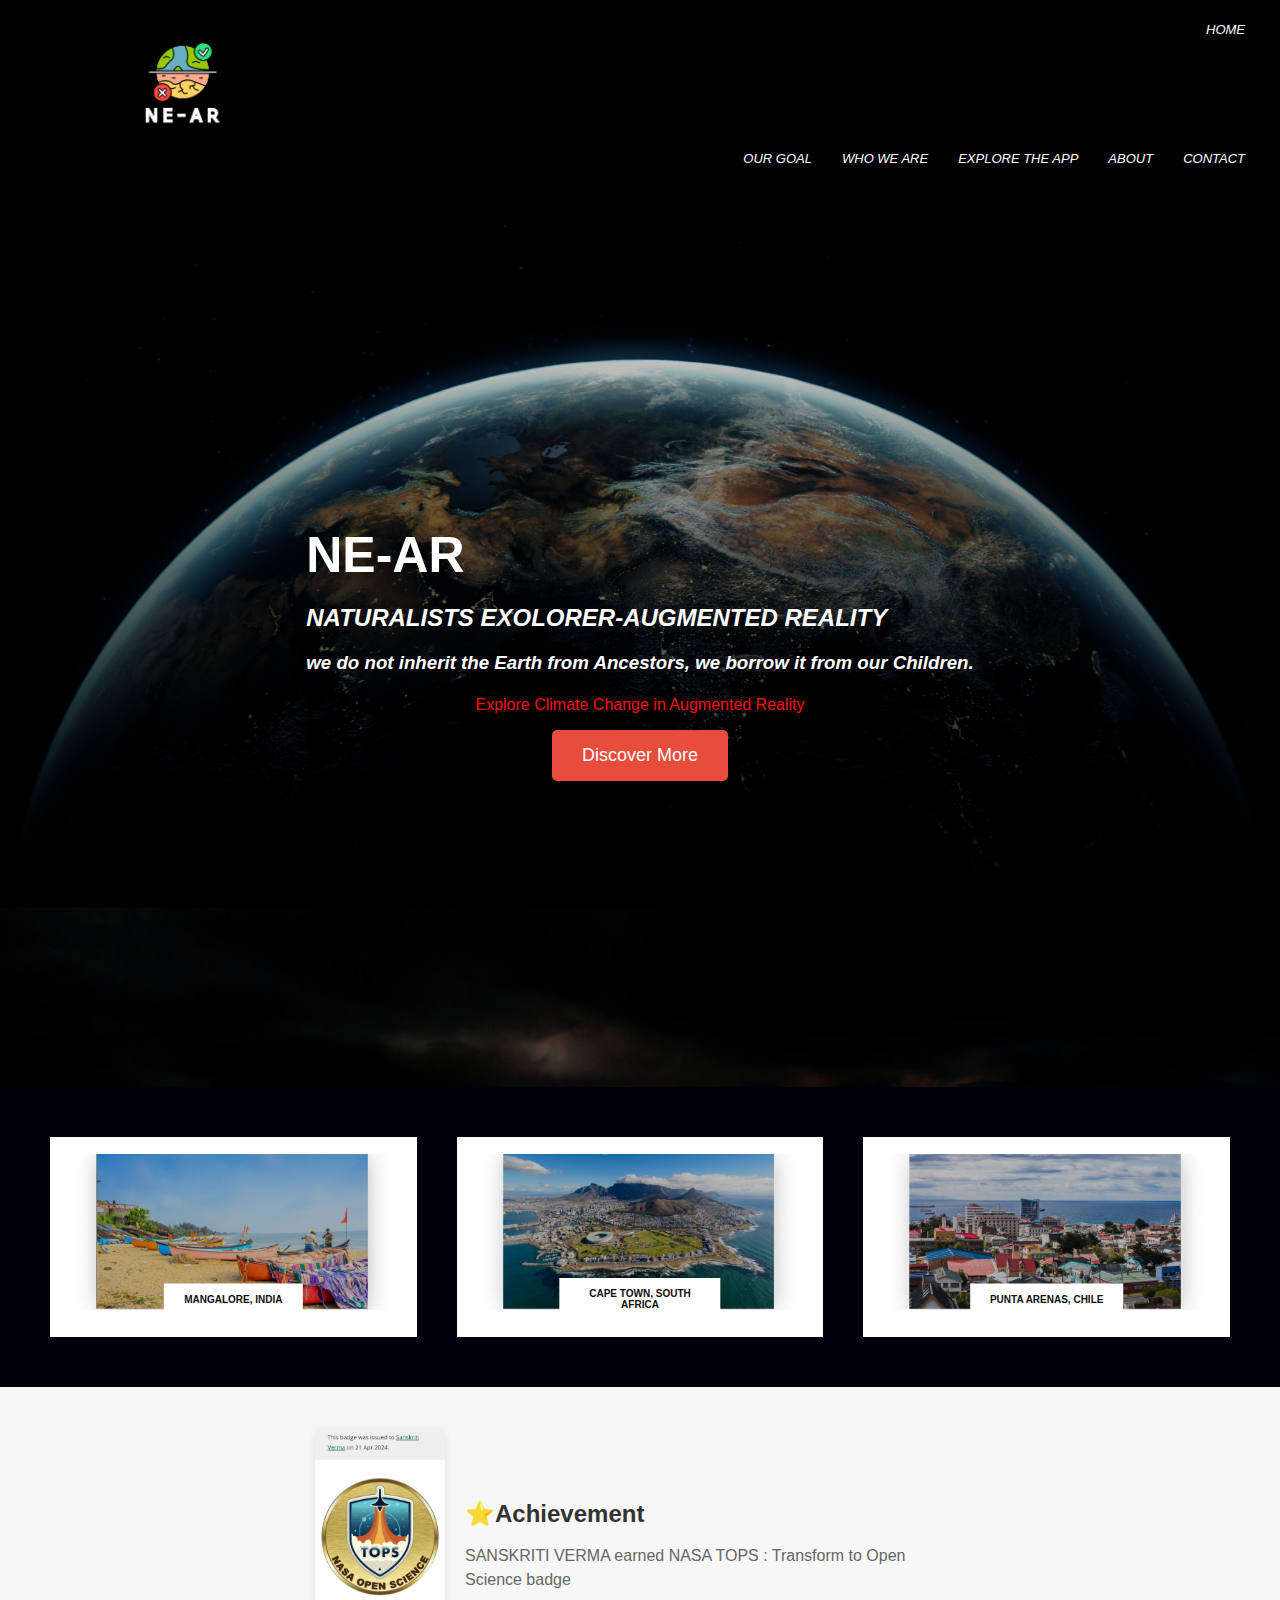
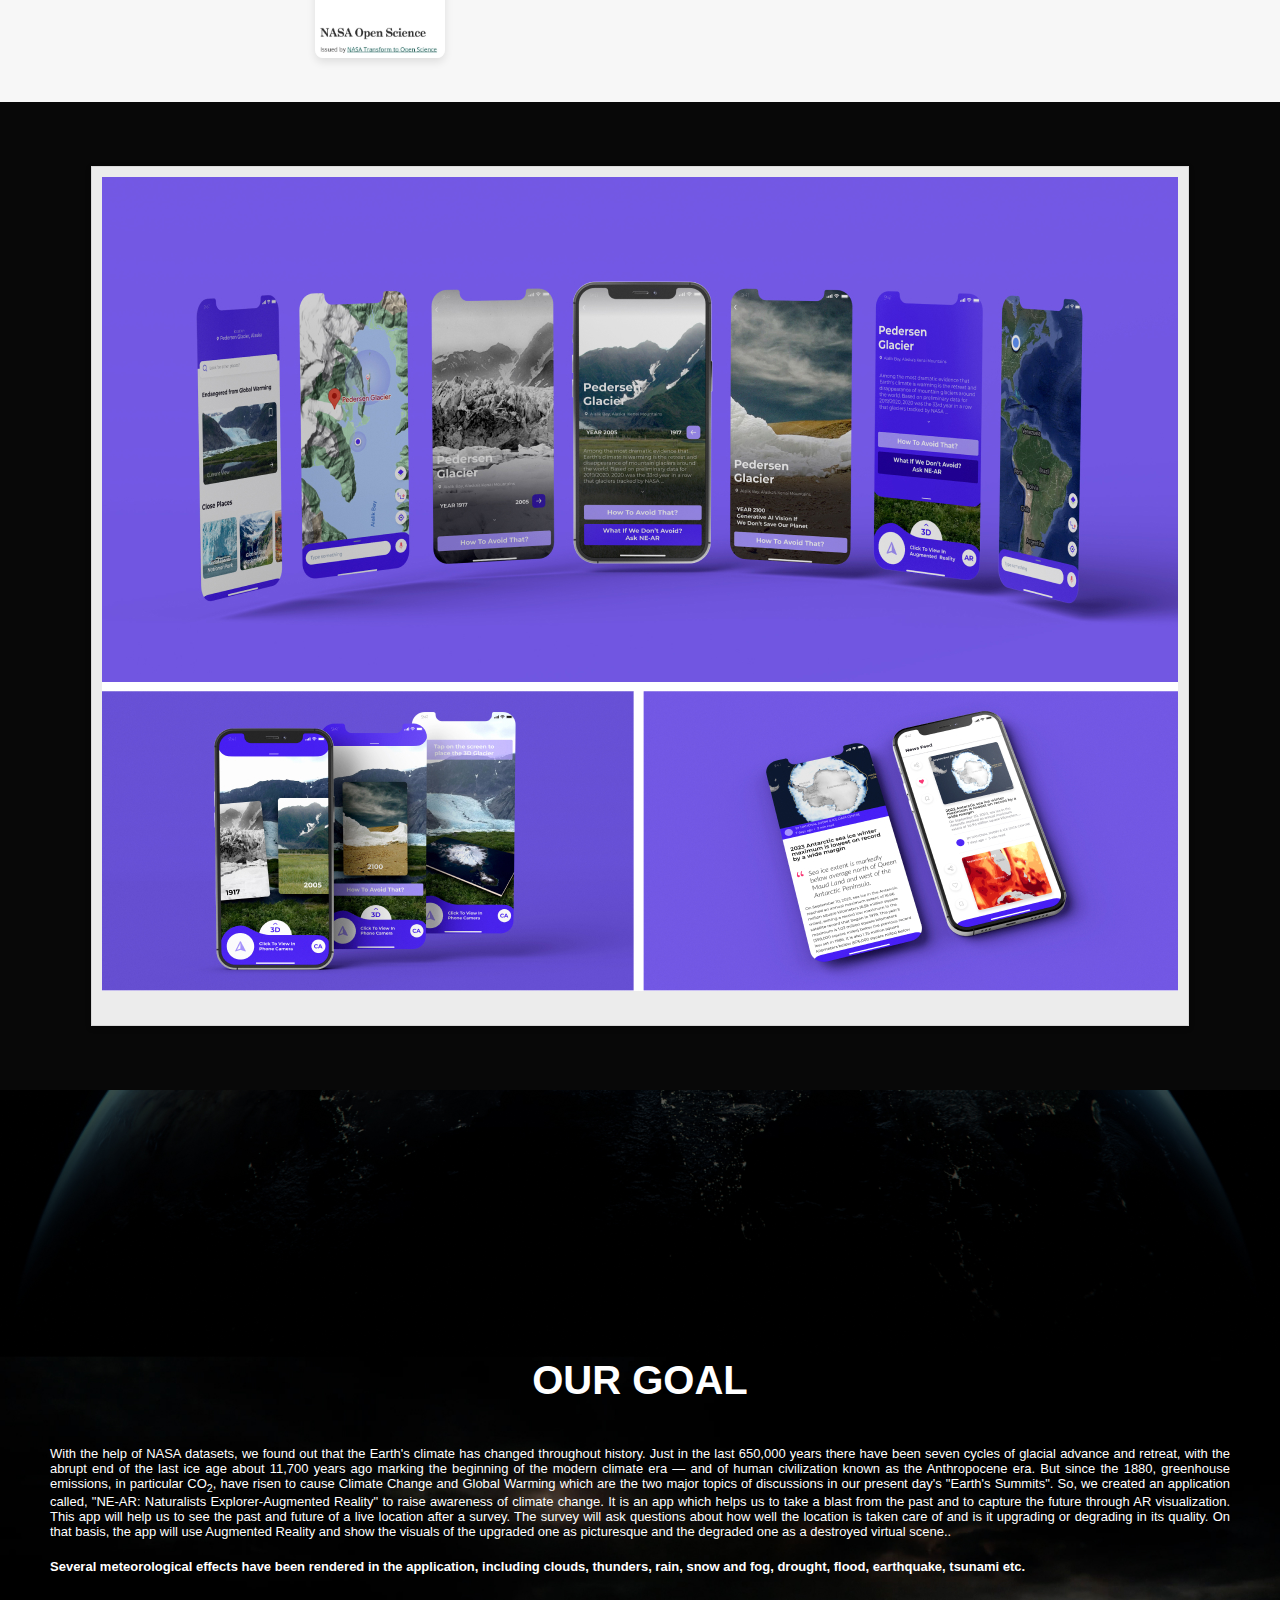
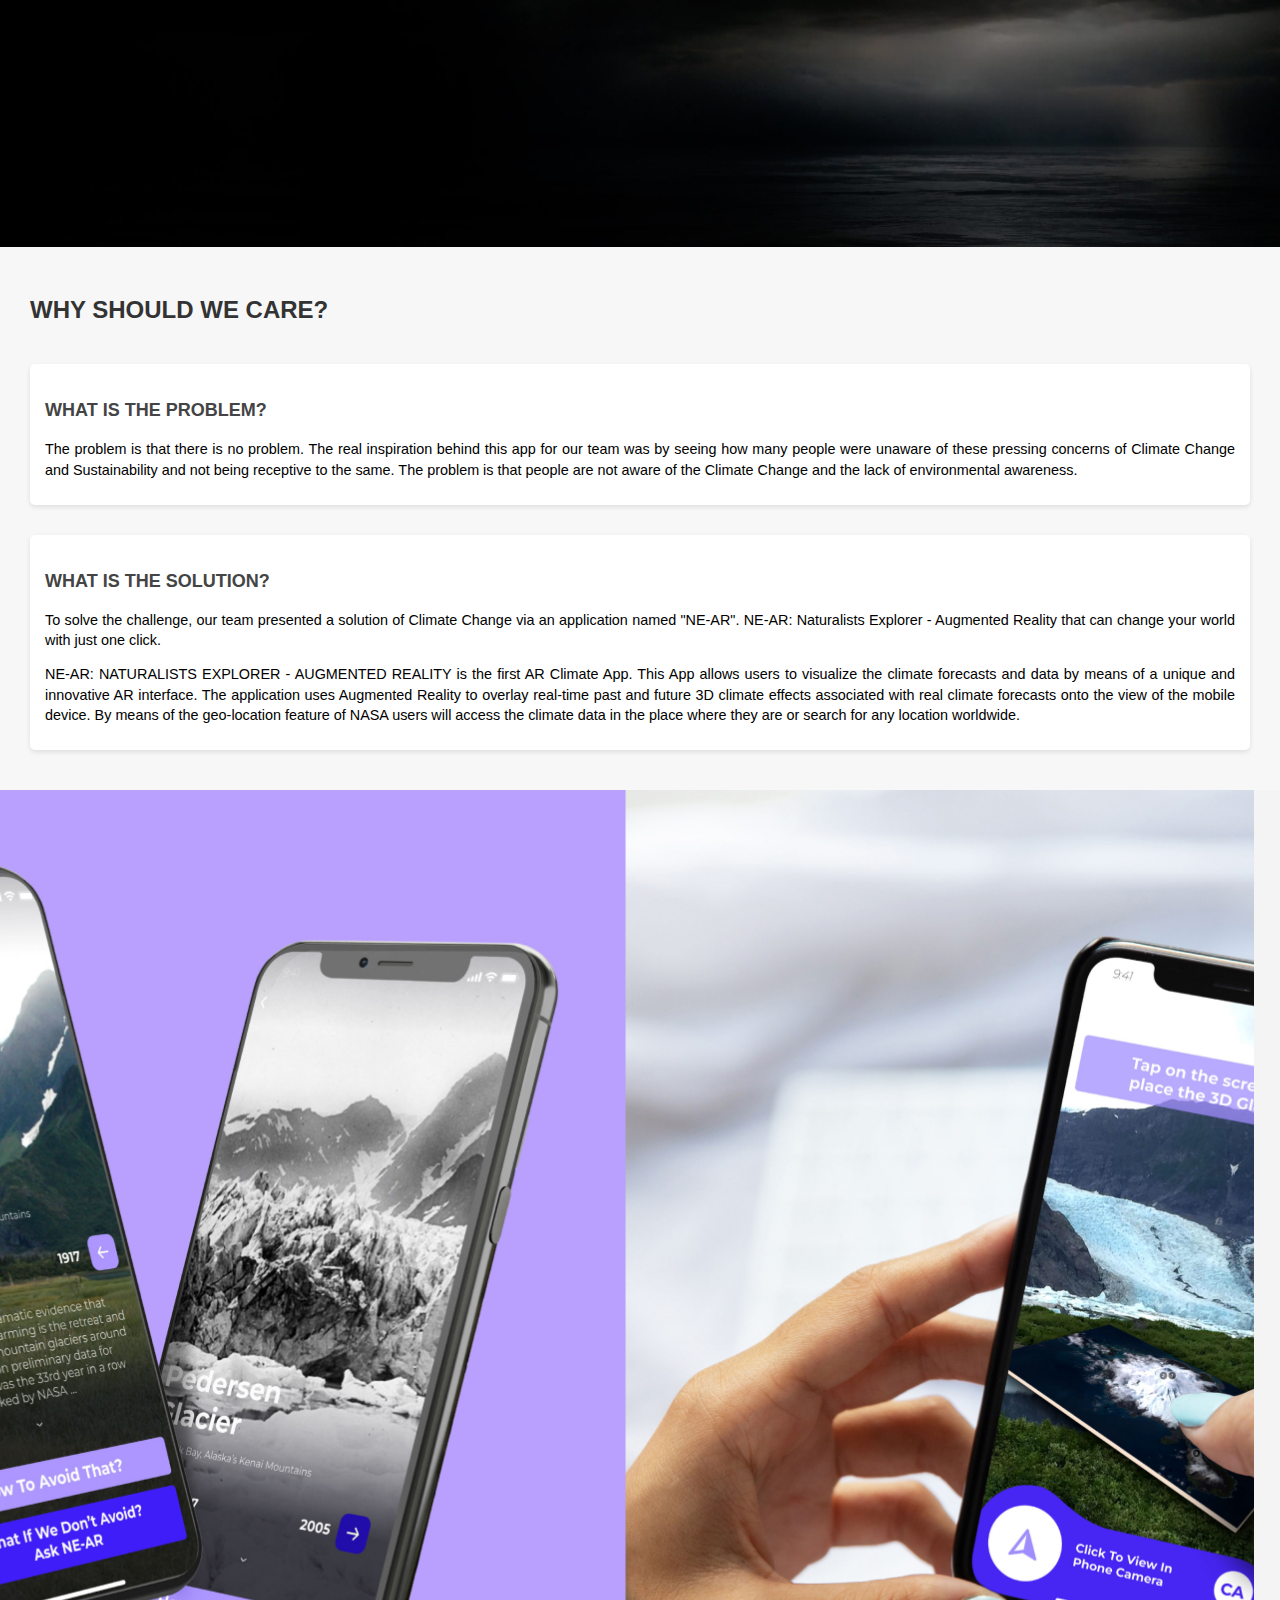
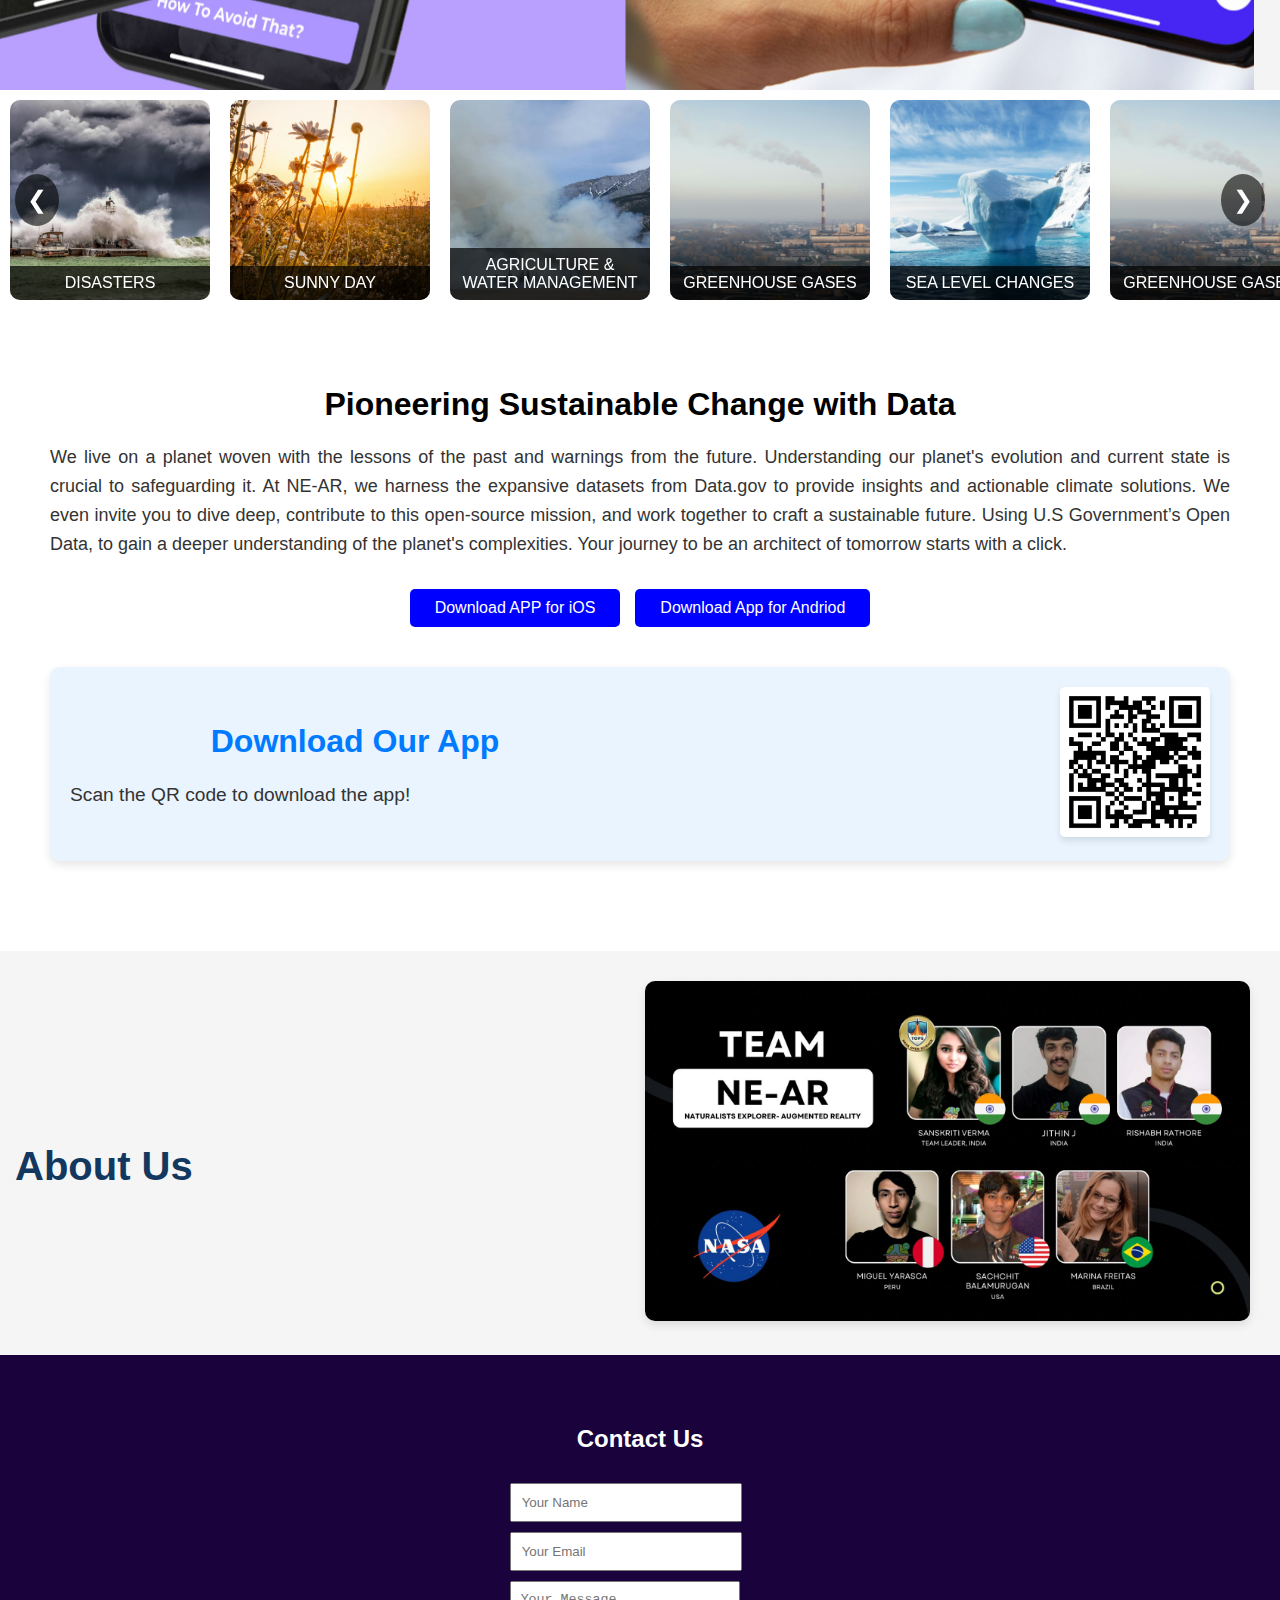
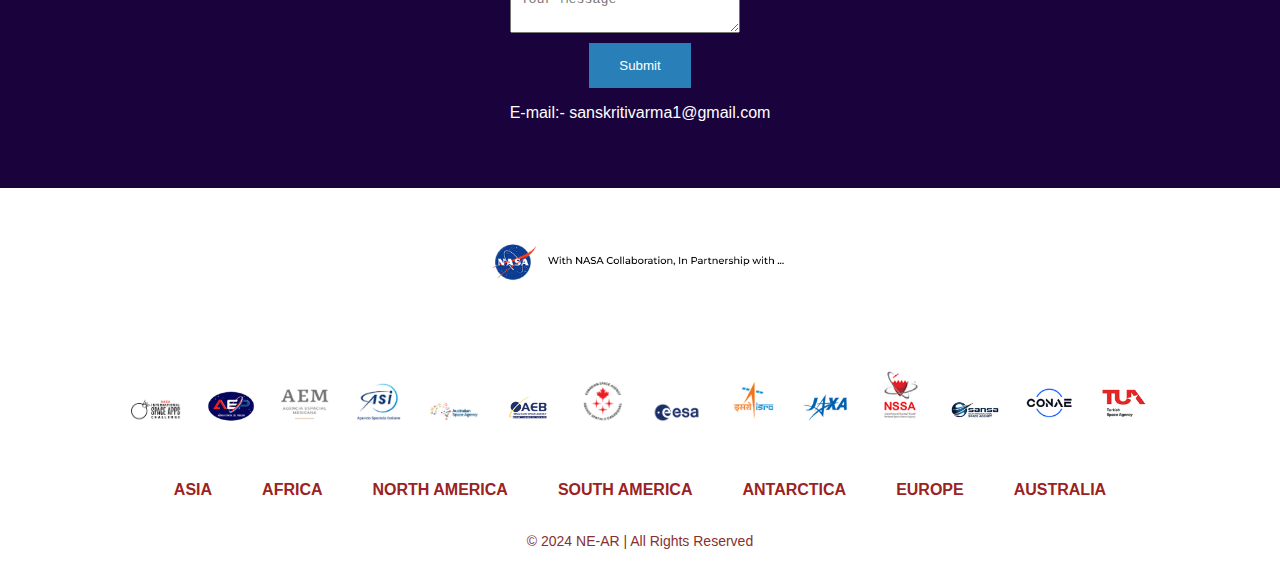
==== index.html @ 45271be2 "Update index.html" ====
<!DOCTYPE html>
<html lang="en">
<head>
    <meta charset="UTF-8">
    <meta name="viewport" content="width=device-width, initial-scale=1.0">
    <title>ClimateLens - Augmented Reality for Climate Change</title>
    <link rel="stylesheet" href="./styles.css">
</head>
<body>
    <!-- Header Section -->
    <header>
        <nav>
            <ul>
                <div><img src="./main.logo1-IMG_0979.jpg" alt="ClimateLens Logo" class="main-logo"></div>
                <li><a href="#home">HOME</a></li>
                <li><a href="#features">OUR GOAL</a></li>
                <li><a href="./who-we-are.html">WHO WE ARE</a></li>
                <li><a href="./explore-the-app.html">EXPLORE THE APP</a></li>
                <li><a href="#about">ABOUT</a></li>
                <li><a href="#contact">CONTACT</a></li>
            </ul>
        </nav>
    </header>

    <!-- Hero Section -->
    <section id="home" class="hero">
        <div class="hero-content">
            <h1>NE-AR</h1>
            <h2>NATURALISTS EXOLORER-AUGMENTED REALITY</h2>
            <h3>we do not inherit the Earth from Ancestors, we borrow it from our Children.</h3>
            <h4></h4>
            <p>Explore Climate Change in Augmented Reality</p>
            <a href="#features" class="cta-button">Discover More</a>
        </div>
    </section>


    <!-- Rectangle Section with Image and Text -->
<section id="rectangle-section" class="rectangle-section">
    <div class="rectangle">
        <a href="./mangalore.html">
            <div class="image-container">
                <img src="./mangalore.png" alt="Image 1">
                <div class="overlay-text">MANGALORE, INDIA</div>
            </div>
        </a>
    </div>
    <div class="rectangle">
        <div class="image-container">
            <img src="./cape town.png" alt="Image 2">
            <div class="overlay-text">CAPE TOWN, SOUTH AFRICA</div>
        </div>
    </div>
    <div class="rectangle">
        <div class="image-container">
            <img src="./chili.png" alt="Image 3">
            <div class="overlay-text">PUNTA ARENAS, CHILE</div>
        </div>
    </div>
</section>

<!-- Photo and Text -->
<section class="photo-text-section">
    <div class="content-container">
        <div class="photo-container">
            <img src="./Badge-sanskriti.jpg" alt="Description of photo">
        </div>
        <div class="text-container">
            <h2>⭐Achievement</h2>
            <p>SANSKRITI VERMA earned NASA TOPS : Transform to Open Science badge</p>
        </div>
    </div>
</section>

<!-- Product Section 1 -->
<section class="product-section">
    <div class="product-container">
        <div class="product">
            <img src="./Group 3377.jpg" alt="Product 2" class="product-img">
            <h2></h2>
            <p></p>
            
        </div>
    </div>
</section>



<!-- Features Section3 -->
<section id="features3" class="features3">
    </section>
    

    <!-- Features Section -->
    <section id="features" class="features">
        <h2>OUR GOAL</h2>
        <div class="feature-item">
            <!--<h3>Temperature Timeline</h3>-->
            <p>With the help of NASA datasets, we found out that the Earth's climate has changed throughout history. Just in the last 650,000 years there have been seven cycles of glacial advance and retreat, with the abrupt end of the last ice age about 11,700 years ago marking the beginning of the modern climate era — and of human civilization known as the Anthropocene era. But since the 1880, greenhouse emissions, in particular CO<sub>2</sub>, have risen to cause Climate Change and Global Warming which are the two major topics of discussions in our present day's "Earth's Summits". So, we created an application called, "NE-AR: Naturalists Explorer-Augmented Reality" to raise awareness of climate change. It is an app which helps us to take a blast from the past and to capture the future through AR visualization. This app will help us to see the past and future of a live location after a survey. The survey will ask questions about how well the location is taken care of and is it upgrading or degrading in its quality. On that basis, the app will use Augmented Reality and show the visuals of the upgraded one as picturesque and the degraded one as a destroyed virtual scene..</p>
                <H4>Several meteorological effects have been rendered in the application, including clouds, thunders, rain, snow and fog, drought, flood, earthquake, tsunami etc.</H4>
        </div>
        <!--
        <div class="feature-item">
            <h3>Sea-Level Rise Simulator</h3>
            <p>Visualize the effects of rising sea levels on coastal areas and ecosystems.</p>
        </div>
        <div class="feature-item">
            <h3>Extreme Weather Events</h3>
            <p>Experience AR scenarios of hurricanes, droughts, and other extreme events.</p>
        </div>
        <div class="feature-item">
            <h3>Eco-System Impact</h3>
            <p>Explore how climate change is affecting diverse ecosystems worldwide.</p>
        </div>-->
    </section>



<!-- Features Section2 -->
<section id="features2" class="features2">
    <h2>WHY SHOULD WE CARE?</h2>
    <div class="feature2-item">
        <h3>WHAT IS THE PROBLEM?</h3>
        <p>The problem is that there is no problem. The real inspiration behind this app for our team was by seeing how many people were unaware of these pressing concerns of Climate Change and Sustainability and not being receptive to the same. 

            The problem is that people are not aware of the Climate Change and the lack of environmental awareness.</p>
    </div>
    <div class="feature2-item">
        <h3>WHAT IS THE SOLUTION?</h3>
        <p>To solve the challenge, our team presented a solution of Climate Change via an application named "NE-AR". NE-AR: Naturalists Explorer - Augmented Reality that can change your world with just one click.</p>
            <p>NE-AR: NATURALISTS EXPLORER - AUGMENTED REALITY is the first AR Climate App. This App allows users to visualize the climate forecasts and data by means of a unique and innovative AR interface. The application uses Augmented Reality to overlay real-time past and future 3D climate effects associated with real climate forecasts onto the view of the mobile device. By means of the geo-location feature of NASA users will access the climate data in the place where they are or search for any location worldwide.</p>
    </div>
    <!--
    <div class="feature2-item">
        <h3>Extreme Weather Events</h3>
        <p>Experience AR scenarios of hurricanes, droughts, and other extreme events.</p>
    </div>
    <div class="feature2-item">
        <h3>Eco-System Impact</h3>
        <p>Explore how climate change is affecting diverse ecosystems worldwide.</p>
    </div>-->
</section>


<!-- Full-Screen Slideshow Section -->
<section id="slideshow" class="slideshow">
    <div class="slides">
        <div class="slide" style="background-image: url('./final\ mockup\ 1.jpg');"></div>
        <div class="slide" style="background-image: url('./mobile-hand-beach-sea-coast-sand-893382-pxhere.com.jpg');"></div>
    </div>
</section>





<!-- Features Section3 -->
<!--
<section id="features3" class="features3">-->
    <!--<h2>Features of ClimateLens</h2>
    <div class="feature3-item">
        <h3>Temperature Timeline</h3>
        <p>See how global temperatures have changed over time and their environmental impact.</p>
    </div>
    <div class="feature3-item">
        <h3>Sea-Level Rise Simulator</h3>
        <p>Visualize the effects of rising sea levels on coastal areas and ecosystems.</p>
    </div>
    <div class="feature3-item">
        <h3>Extreme Weather Events</h3>
        <p>Experience AR scenarios of hurricanes, droughts, and other extreme events.</p>
    </div>
    <div class="feature3-item">
        <h3>Eco-System Impact</h3>
        <p>Explore how climate change is affecting diverse ecosystems worldwide.</p>
    </div>-->
<!--
</section>-->


<section id="photo-carousel" class="carousel">
    <div class="carousel-container">
        <div class="carousel-content">
            <div class="carousel-item">
                <img src="./disaster.jpg" alt="Photo 1">
                <div class="carousel-text">DISASTERS</div>
            </div>
            <div class="carousel-item">
                <img src="./sunny day.jpg" alt="Photo 2">
                <div class="carousel-text">SUNNY DAY</div>
            </div>
            <div class="carousel-item">
                <img src="./AGRICULTURE & WATER MANAGEMENT.jpg" alt="Photo 3">
                <div class="carousel-text">AGRICULTURE & WATER MANAGEMENT</div>
            </div>
            <div class="carousel-item">
                <img src="./green hous gases.jpg" alt="Photo 4">
                <div class="carousel-text">GREENHOUSE GASES</div>
            </div>
            <div class="carousel-item">
                <img src="./ice sea.jpg" alt="Photo 5">
                <div class="carousel-text">SEA LEVEL CHANGES</div>
            </div>
            <div class="carousel-item">
                <img src="./green hous gases.jpg" alt="Photo 1">
                <div class="carousel-text">GREENHOUSE GASES</div>
            </div>
            <div class="carousel-item">
                <img src="./disaster.jpg" alt="Photo 2">
                <div class="carousel-text">DISASTERS</div>
            </div>
            <div class="carousel-item">
                <img src="./bio diversity.jpg" alt="Photo 3">
                <div class="carousel-text">BIO DIVERSITY & ECO CONSERVATION</div>
            </div>
            <div class="carousel-item">
                <img src="./rain.jpg" alt="Photo 4">
                <div class="carousel-text">RAIN</div>
            </div>
            <div class="carousel-item">
                <img src="./sunny day.jpg" alt="Photo 5">
                <div class="carousel-text">SUNNY DAY</div>
            </div>
            <div class="carousel-item">
                <img src="./ice sea.jpg" alt="Photo 1">
                <div class="carousel-text">SEA LEVEL CHANGES</div>
            </div>
            <div class="carousel-item">
                <img src="./bio diversity.jpg" alt="Photo 2">
                <div class="carousel-text">BIO DIVERSITY & ECO CONSERVATION</div>
            </div>
            <div class="carousel-item">
                <img src="./AGRICULTURE & WATER MANAGEMENT.jpg" alt="Photo 3">
                <div class="carousel-text">AGRICULTURE & WATER MANAGEMENT</div>
            </div>
            <div class="carousel-item">
                <img src="./disaster.jpg" alt="Photo 4">
                <div class="carousel-text">DISASTERS</div>
            </div>
            <div class="carousel-item">
                <img src="./green hous gases.jpg" alt="Photo 5">
                <div class="carousel-text">GREENHOUSE GASES</div>
            </div>
        </div>
        <!-- Left and Right Arrows -->
        <a class="prev" onclick="moveSlide(-1)">&#10094;</a>
        <a class="next" onclick="moveSlide(1)">&#10095;</a>
    </div>
</section>



<!-- Text and Button Section -->
<section id="info-section" class="info-section">
    <h2>Pioneering Sustainable Change with Data</h2>
    <p>
        We live on a planet woven with the lessons of the past and warnings from the future. Understanding our planet's evolution and current state is crucial to safeguarding it. At NE-AR, we harness the expansive datasets from Data.gov to provide insights and actionable climate solutions.

         We even invite you to dive deep, contribute to this open-source mission, and work together to craft a sustainable future. Using U.S Government’s Open Data, to gain a deeper understanding of the planet's complexities. Your journey to be an architect of tomorrow starts with a click.
    </p>
    <div class="button-container">
        <button class="info-btn">Download APP for iOS</button>
        <button class="info-btn">Download App for Andriod</button>
    </div>
    <section class="qr-code-section">
        <div class="qr-content">
            <h2>Download Our App</h2>
            <p>Scan the QR code to download the app!</p>
        </div>
        <div class="qr-code">
            <img src="./App-QR-code.jpg" alt="QR Code for App Download" />
        </div>
    </section>
</section>




<!-- Live Video Section -->
<!--<section id="live-video" class="live-video">
    <h2>Watch Our Live Stream</h2>
    <div class="video-container">-->
        <!-- Example: YouTube Live Stream Embed -->
         <!--
        <iframe 
            width="560" 
            height="315" 
            src="https://www.youtube.com/embed/live_stream?channel=YOUR_CHANNEL_ID" 
            frameborder="0" 
            allow="accelerometer; autoplay; clipboard-write; encrypted-media; gyroscope; picture-in-picture" 
            allowfullscreen>
        </iframe>
    </div>
</section>-->




    <!-- About Section -->
    <section id="about" class="about-us">
    <div class="about-content">
        <h2>About Us</h2>
    </div>
    <div class="about-image">
        <img src="./about-us.jpg" alt="About Us Image" />
    </div>
</section>

    <!-- Contact Section -->
    <section id="contact" class="contact">
        <h2>Contact Us</h2>
        <form id="contact-form">
            <input type="text" placeholder="Your Name" required>
            <input type="email" placeholder="Your Email" required>
            <textarea placeholder="Your Message" required></textarea>
            <button type="submit">Submit</button>
            <p>E-mail:- sanskritivarma1@gmail.com</p>
        </form>
    </section>


<!-- Centered Logo Section -->
<section id="centered-logo-section" class="centered-logo-section">
    <img src="./logo 15.png" alt="ClimateLens Logo" class="center-logo">
</section>




    <!-- Footer with Small Logos -->
    <footer>
        <div class="small-logos">
            <img src="./logo 1.png" alt="Logo 1">
            <img src="./logo 2.png" alt="Logo 2">
            <img src="./logo 3.png" alt="Logo 3">
            <img src="./logo 4.png" alt="Logo 4">
            <img src="./logo 5.png" alt="Logo 5">
            <img src="./logo 6.png" alt="Logo 6">
            <img src="./logo 7.png" alt="Logo 7">
            <img src="./logo 8.png" alt="Logo 8">
            <img src="./logo 9.png" alt="Logo 4">
            <img src="./logo 10.png" alt="Logo 5">
            <img src="./logo 11.png" alt="Logo 6">
            <img src="./logo 12.png" alt="Logo 7">
            <img src="./logo 13.png" alt="Logo 8">
            <img src="./logo 14.png" alt="Logo 8">
        </div>
    </footer>

    
    <!-- Footer Section -->
<footer id="footer-section" class="footer-section">
    <div class="footer-container">
        <!-- Continent Links -->
        <div class="continents">
            <a href="#" class="footer-link">ASIA</a>
            <a href="#" class="footer-link">AFRICA</a>
            <a href="#" class="footer-link">NORTH AMERICA</a>
            <a href="#" class="footer-link">SOUTH AMERICA</a>
            <a href="#" class="footer-link">ANTARCTICA</a>
            <a href="#" class="footer-link">EUROPE</a>
            <a href="#" class="footer-link">AUSTRALIA</a>
        </div>

        <!-- Copyright Information -->
        <div class="footer-copyright">
            <p>© 2024 NE-AR | All Rights Reserved</p>
        </div>
    </div>
</footer>


    <script src="script.js"></script>
</body>
</html>
---- styles.css ----
/* Global Styles */
body {
    margin: 0;
    font-family: 'Arial', sans-serif;
    background-color: #f4f4f4;
}

/* Header Styles */
header {
    background-color: #000000;
    padding: 20px;
    display: flex;
    justify-content: space-between;
    align-items: center;
    flex-wrap: wrap;
}

/* Logo Styling */
.main-logo {
    display: flex;
    justify-content: left;
    align-items: center;
    height: auto;
    width: 12%;
}

.main-logo img {
    max-width: 100%;
    height: auto;
}

/* Navigation Styles */
header nav {
    flex-grow: 1;
    text-align: right;
}

header nav ul {
    list-style-type: none;
    margin: 0;
    padding: 0;
    display: flex;
    justify-content: flex-end;
    flex-wrap: wrap;
}

header nav ul li {
    margin: 0 15px;
}

header nav ul li a {
    color: white;
    text-decoration: none;
    font-size: 13px;
    font-style: italic;
}

/* Responsive Design */
@media screen and (max-width: 768px) {
    header {
        flex-direction: column;
        align-items: center;
    }
    
    .main-logo {
        width: 20%;
        margin-bottom: 15px;
    }
    
    header nav ul {
        justify-content: center;
        flex-direction: column;
        text-align: center;
    }
    
    header nav ul li {
        margin: 10px 0;
    }
}

@media screen and (max-width: 480px) {
    header nav ul li a {
        font-size: 11px;
    }

    .main-logo {
        width: 30%;
    }
}






/* Hero Section */
.hero {
    background-color: #020016;
    background-image: url('./BACKGROUND.jpg');
    background-size: cover;
    background-position: top; /* Ensure the wallpaper displays from the top */
    height: 100vh;
    display: flex;
    justify-content: center;
    align-items: center;
    color: rgb(252, 12, 12);
    text-align: center;
    padding: 0 20px; /* Add padding for better responsiveness */
    box-sizing: border-box;
    position: relative;
    overflow: hidden;
}

/* For smaller screens (tablets and mobile) */
@media (max-width: 768px) {
    .hero {
        height: auto;
        padding-top: 60px;
        padding-bottom: 60px;
        flex-direction: column;
    }

    .hero-content h1 {
        font-size: 36px;
    }

    .hero-content h2, .hero-content h3, .hero-content h4 {
        font-size: 18px;
    }

    .cta-button {
        padding: 10px 20px;
        font-size: 16px;
    }
}

@media (max-width: 480px) {
    .hero-content h1 {
        font-size: 28px;
    }

    .cta-button {
        font-size: 14px;
        padding: 8px 16px;
    }
}

.hero-content h1 {
    color: #ffffff;
    font-size: 50px;
    margin-bottom: 20px;
    text-align: justify;
}

.hero-content h2, .hero-content h3, .hero-content h4 {
    color: #ffffff;
    text-align: justify;
    font-style: italic;
}

/* Styling for the call-to-action button */
.cta-button {
    background-color: #e74c3c;
    color: white;
    padding: 15px 30px;
    text-decoration: none;
    border-radius: 5px;
    font-size: 18px;
    transition: background-color 0.3s ease-in-out;
    display: inline-block;
}

.cta-button:hover {
    background-color: #c0392b;
}




/* Rectangle Section */
.rectangle-section {
    display: flex;
    flex-wrap: wrap; /* Allow items to wrap for smaller screens */
    justify-content: space-between;
    padding: 50px;
    gap: 40px;
    background-color: #01000b;
}

/* Rectangle styling */
.rectangle {
    flex: 1 1 calc(33.333% - 40px); /* Responsive width for rectangles */
    height: 200px; /* Adjust height as needed */
    position: relative;
    overflow: hidden;
    padding: 20px;
    background-color: #ffffff;
    border: 2px solid white; /* White border */
    box-sizing: border-box; /* Include border in dimensions */
}

/* Image container */
.image-container {
    position: relative;
    height: 100%;
    width: 100%;
}

/* Image styling */
.image-container img {
    width: 100%;
    height: 100%;
    object-fit: cover;
    position: absolute;
    bottom: 3%;
}

/* Overlay text styling */
.overlay-text {
    position: absolute;
    top: 90%;
    left: 50%;
    transform: translate(-50%, -50%);
    color: rgb(16, 14, 14);
    font-size: 10px;
    font-weight: bold;
    text-align: center;
    background-color: rgb(255, 255, 255); /* Semi-transparent background */
    padding: 10px 20px;
}

/* Responsive styles */
@media (max-width: 768px) {
    .rectangle {
        flex: 1 1 calc(50% - 40px); /* Two rectangles per row for tablets */
    }
}

@media (max-width: 480px) {
    .rectangle {
        flex: 1 1 100%; /* Full width for mobile */
        height: 150px; /* Adjust height for smaller screens */
    }

    .overlay-text {
        font-size: 8px; /* Smaller font size for overlay text */
        padding: 5px 10px; /* Adjust padding for overlay text */
    }
}



/* Photo and Text Section */
.photo-text-section {
    padding: 40px;
    background-color: #f7f7f7;
}

.content-container {
    display: flex;
    flex-wrap: wrap; /* Allows content to stack on smaller screens */
    gap: 20px;
    justify-content: center;
    align-items: center;
}

/* Photo Styles */
.photo-container img {
    max-width: 130px;
    height: auto;
    border-radius: 8px; /* Slight rounding for a modern look */
    box-shadow: 0 4px 8px rgba(0, 0, 0, 0.1); /* Subtle shadow for depth */
}

/* Text Content Styles */
.text-container {
    max-width: 500px;
}

.text-container h2 {
    font-size: 24px;
    margin-bottom: 10px;
    color: #333;
}

.text-container p {
    font-size: 16px;
    color: #666;
    line-height: 1.5;
}

/* Responsive for smaller screens */
@media (max-width: 768px) {
    .content-container {
        flex-direction: column; /* Stack the photo and text vertically on small screens */
    }

    .text-container h2 {
        font-size: 20px;
    }

    .text-container p {
        font-size: 14px;
    }
}




.product-section {
    align-items: center;
    display: flex;
    background-color: rgba(0, 0, 0, 0.969);
    padding: 5%;
}

.product-container {
    display: grid;
    justify-content: space-around;
    width: 100%;
}

.product {
    position: relative;
    align-items: center;
    text-align: center;
    background-color: #ffffffec;
    border: 1px solid #d1d1d1b9;
    padding: 10px;
    
    box-shadow: 0 2px 5px rgba(0, 0, 0, 0.262);
    transition: transform 0.3s;
}

.product:hover {
    transform: translateY(-5px);
}

.product-img {
    max-width: 100%;
    height: auto;
}

.buy-button {
    background-color: #007BFF;
    color: white;
    padding: 10px 20px;
    border: none;
    border-radius: 5px;
    cursor: pointer;
    margin-top: 10px;
    transition: background-color 0.3s;
}

.buy-button:hover {
    background-color: #0056b3;
}

.product-section h2 {
    font-size: 1.5rem;
    color: #000000;
}

.product-section p {
    color: #010101;
    font-size: 1rem;
    margin-bottom: 20px;
    text-align: justify;
    font-size: small;
}






/* Features Section */
.features {
    padding: 50px;
    text-align: center;
    background-color: rgb(10, 0, 0);
    background-image: url('./BACKGROUND.jpg');
    background-size: cover;
    background-position: bottom; /* Ensures wallpaper displays from bottom */
    height: 73vh;
    display: flex; /* Use flexbox for layout */
    flex-direction: column; /* Stack content vertically */
    justify-content: center; /* Center content vertically */
    align-items: center; /* Center content horizontally */
}

/* Heading styles */
.features h2 {
    color: #ffffff;
    font-size: 40px;
    margin-bottom: 30px;
}

/* Feature item styles */
.feature-item {
    color: #ffffff;
    margin-bottom: 20px;
    text-align: justify;
    font-size: small;
}

/* Paragraph styles */
.features p {
    color: #ffffff;
    font-size: small; /* Consistent font size */
    margin-bottom: 20px;
    text-align: justify;
}

/* Responsive styles */
@media (max-width: 768px) {
    .features {
        padding: 30px; /* Reduce padding for tablets */
        height: auto; /* Allow height to adjust based on content */
    }

    .features h2 {
        font-size: 32px; /* Smaller font size for h2 */
    }

    .feature-item {
        font-size: 14px; /* Adjust font size for feature items */
    }

    .features p {
        font-size: 14px; /* Adjust font size for paragraphs */
    }
}

@media (max-width: 480px) {
    .features {
        padding: 20px; /* Further reduce padding for mobile */
        height: auto; /* Allow height to adjust based on content */
    }

    .features h2 {
        font-size: 24px; /* Smaller font size for h2 */
    }

    .feature-item {
        font-size: 12px; /* Adjust font size for feature items */
    }

    .features p {
        font-size: 12px; /* Adjust font size for paragraphs */
    }
}






/* Features Section 2 */
.features2 {
    padding: 30px; /* Reduced padding for a more compact layout */
    text-align: justify;
    background-color: rgb(247, 247, 247);
    display: flex;
    flex-direction: column; /* Stack content vertically */
    gap: 20px; /* Add some space between elements */
}

/* Heading styles */
.features2 h2 {
    font-size: 24px; /* Smaller, compact font size */
    margin-bottom: 20px;
    text-align: justify;
    font-weight: bold;
    color: #333; /* Softer color for readability */
}

/* Subheading styles */
.features2 h3 {
    font-size: 18px; /* Compact subheading size */
    text-align: justify;
    margin-bottom: 15px;
    color: #444;
}

/* Feature item styles */
.feature2-item {
    padding: 15px; /* Reduced padding for compactness */
    margin-bottom: 10px;
    font-size: 12px; /* Small and interesting font size */
    line-height: 1.5; /* Better readability */
    text-align: justify;
    background-color: #fff; /* Background color for distinction */
    box-shadow: 0 2px 5px rgba(0, 0, 0, 0.1); /* Subtle shadow for depth */
    border-radius: 5px; /* Rounded corners for a modern look */
}

/* Paragraph styles */
.features2 p {
    color: #000000;
    font-size: 0.9rem; /* Small, compact font size */
    margin-bottom: 10px;
    text-align: justify;
    line-height: 1.4; /* Compact line height for tight spacing */
}

/* Responsive styles */
@media (max-width: 768px) {
    .features2 {
        padding: 20px; /* Further reduce padding for smaller screens */
    }

    .features2 h2 {
        font-size: 20px; /* Smaller font size for tablets */
    }

    .features2 h3 {
        font-size: 16px; /* Smaller subheading size */
    }

    .feature2-item {
        font-size: 10px; /* Smaller text for compactness on smaller screens */
        padding: 10px; /* Adjust padding */
    }
}

@media (max-width: 480px) {
    .features2 {
        padding: 15px; /* Minimum padding for mobile */
    }

    .features2 h2 {
        font-size: 18px; /* Further reduce font size for mobile */
    }

    .features2 h3 {
        font-size: 14px;
    }

    .feature2-item {
        font-size: 9px; /* Compact font size for mobile */
        padding: 8px;
    }
}


/* Full-Screen Slideshow Section */
.slideshow {
    position: relative;
    width: 98vw;
    height: 100vh;
    overflow: hidden;
}

.slides {
    display: flex;
    transition: transform 1s ease-in-out;
    width: 100%; /* Adjust according to the number of slides */
}

.slide {
    flex: 0 0 100%;
    background-size: cover;
    background-position: center;
    width: 50vw;
    height: 120vh;
    position: relative;
}






/* Features Section3 */
/*
.features3 {
    padding: 50px;
    text-align: center;
    background-color: rgb(11, 18, 70);
    background-image: url('./Harnessing\ nasa\ data.png');
    background-size: cover;
    background-position: bottom;
    height: 100vh;
}

.features3 h2 {
    font-size: 40px;
    margin-bottom: 30px;
    color: aqua;
}

.feature3-item {
    margin-bottom: 20px;
    color: #ffffff;
}
*/



/* Carousel Section */
.carousel {
    width: 100%;
    max-width: 100%;
    margin: 0 auto;
    position: relative;
    overflow: hidden;
    background-color: white;
}

.carousel-container {
    display: flex;
    align-items: center;
    justify-content: flex-start;
    transition: transform 0.5s ease-in-out;
    will-change: transform;
}

.carousel-content {
    display: flex;
    transition: transform 0.5s ease-in-out;
    /* Set the width of the entire content to handle multiple items */
}

.carousel-item {
    position: relative;
    flex: 0 0 200px;
    height: 200px;
    margin: 10px;
    transition: transform 0.3s ease-in-out;
}

.carousel-item img {
    width: 100%;
    height: 100%;
    object-fit: cover;
    border-radius: 10px;
    transition: all 0.3s ease;
}

.carousel-item img:hover {
    transform: scale(1.05);
}

.carousel-text {
    position: absolute;
    bottom: 0;
    left: 0;
    right: 0;
    text-align: center;
    background-color: rgba(0, 0, 0, 0.7);
    color: white;
    padding: 8px;
    font-size: 16px;
    border-radius: 0 0 10px 10px;
}

/* Arrow Controls */
.prev, .next {
    position: absolute;
    top: 50%;
    transform: translateY(-50%);
    background-color: rgba(0, 0, 0, 0.6);
    color: white;
    font-size: 24px;
    padding: 12px;
    cursor: pointer;
    user-select: none;
    border-radius: 50%;
    transition: background-color 0.3s ease;
    z-index: 10;
}

.prev:hover, .next:hover {
    background-color: rgba(0, 0, 0, 0.8);
}

.prev {
    left: 15px;
}

.next {
    right: 15px;
}

/* Responsive Carousel */
@media screen and (max-width: 768px) {
    .carousel-item {
        flex: 0 0 150px;
        height: 150px;
    }
}

@media screen and (max-width: 480px) {
    .carousel-item {
        flex: 0 0 120px;
        height: 120px;
    }

    .prev, .next {
        font-size: 18px;
        padding: 8px;
    }
}

/* Automatic Slide with Smooth Transition */
@keyframes autoSlide {
    0% { transform: translateX(0); }
    100% { transform: translateX(-100%); }
}

/* Enable Auto-Slide with Pause on Hover */
.carousel:hover .carousel-container {
    animation-play-state: paused;
}

.carousel-container.auto {
    animation: autoSlide 10s infinite linear;
}




/* Info Section with Heading, Text, and Buttons */
.info-section {
    padding: 50px;
    text-align: center;
    background-color: white;
}

.info-section h2 {
    font-size: 32px;
    margin-bottom: 20px;
    color: black;
}

.info-section p {
    font-size: 18px;
    color: #333;
    margin-bottom: 30px;
    line-height: 1.6;
    text-align: justify;
}

.button-container {
    display: flex;
    justify-content: center;
    gap: 15px; /* Spacing between buttons */
}

.info-btn {
    padding: 10px 25px;
    font-size: 16px;
    background-color: blue;
    color: white;
    border: none;
    border-radius: 5px;
    cursor: pointer;
    transition: background-color 0.3s ease;
}

.info-btn:hover {
    background-color: darkblue;
}

/*QR CODE General section styling */
.qr-code-section {
    display: flex;
    align-items: center;
    justify-content: space-between;
    padding: 20px;
    background-color: #e9f4ff;
    border-radius: 10px;
    box-shadow: 0 4px 10px rgba(0, 0, 0, 0.1);
    margin: 40px 0;
}

/* Styling for the content area */
.qr-content {
    flex: 1;
    max-width: 50%;
    padding-right: 20px;
}

.qr-content h2 {
    font-size: 2rem;
    margin-bottom: 10px;
    color: #007bff;
}

.qr-content p {
    font-size: 1.2rem;
    color: #333;
    margin-bottom: 20px;
}

/* Styling for the QR code image */
.qr-code {
    flex: 1;
    max-width: 150px; /* Makes the QR code small in size */
    text-align: center;
}

.qr-code img {
    width: 100%;
    height: auto;
    border-radius: 5px;
    box-shadow: 0 4px 6px rgba(0, 0, 0, 0.1);
}

/* Responsive adjustments */
@media (max-width: 768px) {
    .qr-code-section {
        flex-direction: column;
        text-align: center;
    }

    .qr-content, .qr-code {
        max-width: 100%;
        padding: 10px;
    }

    .qr-code img {
        max-width: 100px; /* Adjust the size of the QR code for smaller screens */
    }
}



/* Live Video Section */
/*
.live-video {
    padding: 50px;
    background-color: #f4f4f4;
    text-align: center;
}

.live-video h2 {
    font-size: 36px;
    margin-bottom: 20px;
}

.video-container {
    display: flex;
    justify-content: center;
    align-items: center;
    background-color: #fff;
    border: 1px solid #ddd;
    padding: 10px;
    border-radius: 8px;
    box-shadow: 0 4px 8px rgba(0, 0, 0, 0.1);
}

iframe {
    border: none;
    border-radius: 8px;
}
*/


/* About Section */
/* General section styling */
.about-us {
    display: flex;
    align-items: center;
    justify-content: space-between;
    padding: 10px;
    background-color: #f5f5f5;
    color: #333;
}

/* Styling for the text content */
.about-content {
    flex: 1;
    max-width: 50%;
    padding: 5px;
}

.about-content h2 {
    font-size: 2.5rem;
    margin-bottom: 5px;
    color: #12385f;
}

.about-content p {
    font-size: 1.2rem;
    line-height: 1.6;
    margin-bottom: 5px;
}

/* Styling for the image */
.about-image {
    flex: 1;
    max-width: 50%;
    padding: 20px;
}

.about-image img {
    width: 100%;
    height: auto;
    border-radius: 10px;
    box-shadow: 0 4px 10px rgba(0, 0, 0, 0.1);
}

/* Responsive adjustments */
@media (max-width: 1024px) {
    .about-us {
        flex-direction: column;
    }

    .about-content, .about-image {
        max-width: 100%;
    }

    .about-content {
        text-align: center;
    }
}




/* Contact Section */
.contact {
    display: grid;
    justify-content: center;
    align-items: center;
    padding: 50px;
    text-align: center;
    background-color: #1a023c;
    color: white;
}

#contact-form input, 
#contact-form textarea {
    width: 80%;
    padding: 10px;
    margin: 10px 0;
    display: grid;
    justify-content: center;
    align-items: center;
}

#contact-form button {
    background-color: #2980b9;
    color: white;
    padding: 15px 30px;
    border: none;
    cursor: pointer;
}




/* Centered Logo Section */
.centered-logo-section {
    display: flex;
    justify-content: center;
    align-items: center;
    padding: 50px 0;
    background-color: white; /* Adjust as per your design */
}

.center-logo {
    max-width: 300px; /* Medium size, adjust as needed */
    width: 100%;
    height: auto;
    object-fit: contain;
}





/* Footer with Small Logos */
footer {
    background-color: rgb(255, 255, 255);
    padding: 20px;
    text-align: center;
}

footer .small-logos img {
    width: 50px;
    margin: 10px;
}


/* Footer Section */
.footer-section {
    background-color: rgb(255, 255, 255);
    padding: 20px 0;
    color: white;
    text-align: center;
}

.footer-container {
    max-width: 1200px;
    margin: 0 auto;
    display: flex;
    flex-direction: column;
    justify-content: center;
    align-items: center;
}

/* Continent Links */
.continents {
    display: flex;
    flex-wrap: wrap;
    justify-content: center;
    gap: 20px; /* Space between the continent links */
    margin-bottom: 15px;
}

.footer-link {
    color: rgb(155, 34, 34);
    text-decoration: none;
    font-size: 16px;
    font-weight: bold;
    padding: 5px 15px;
    transition: color 0.3s ease;
}

.footer-link:hover {
    color: rgb(55, 187, 231);
}

/* Copyright Information */
.footer-copyright {
    font-size: 14px;
    color: #892f2f;
}

@media (max-width: 768px) {
    .continents {
        flex-direction: column;
        gap: 10px;
    }
}
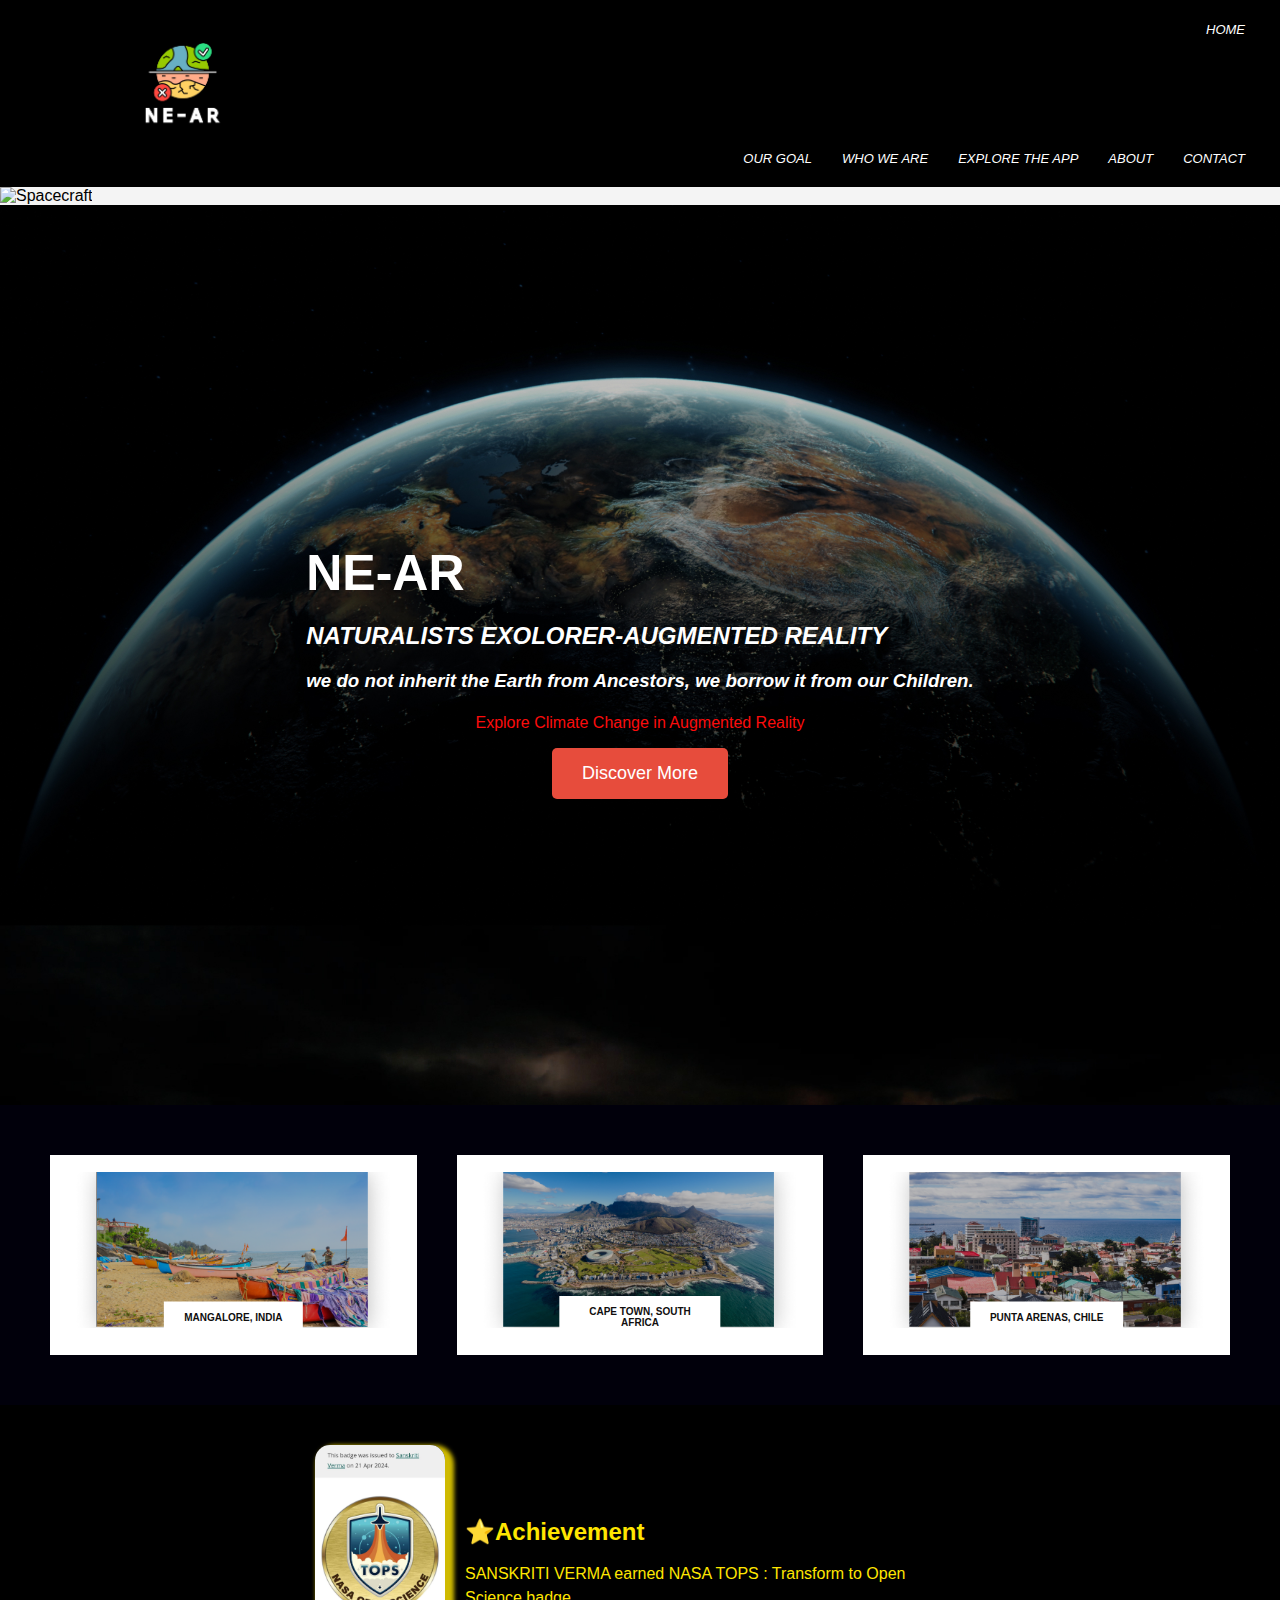
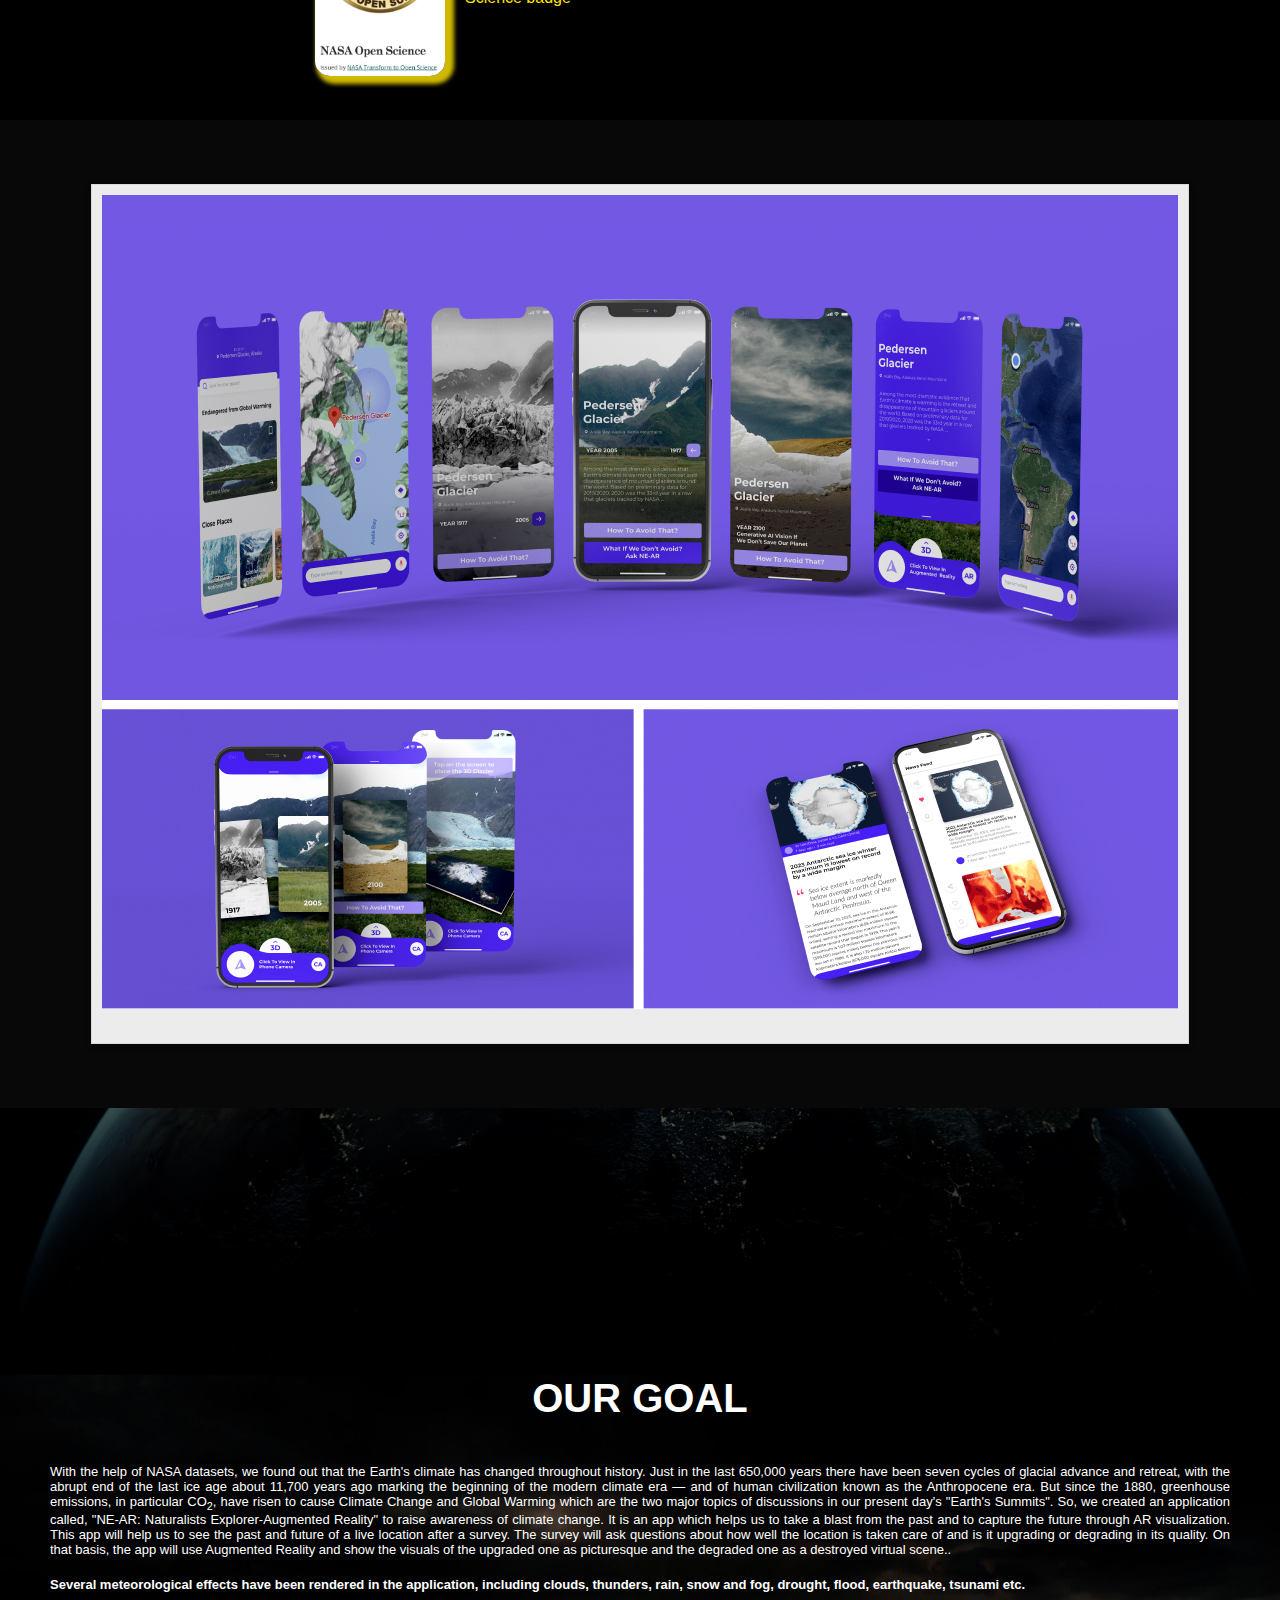
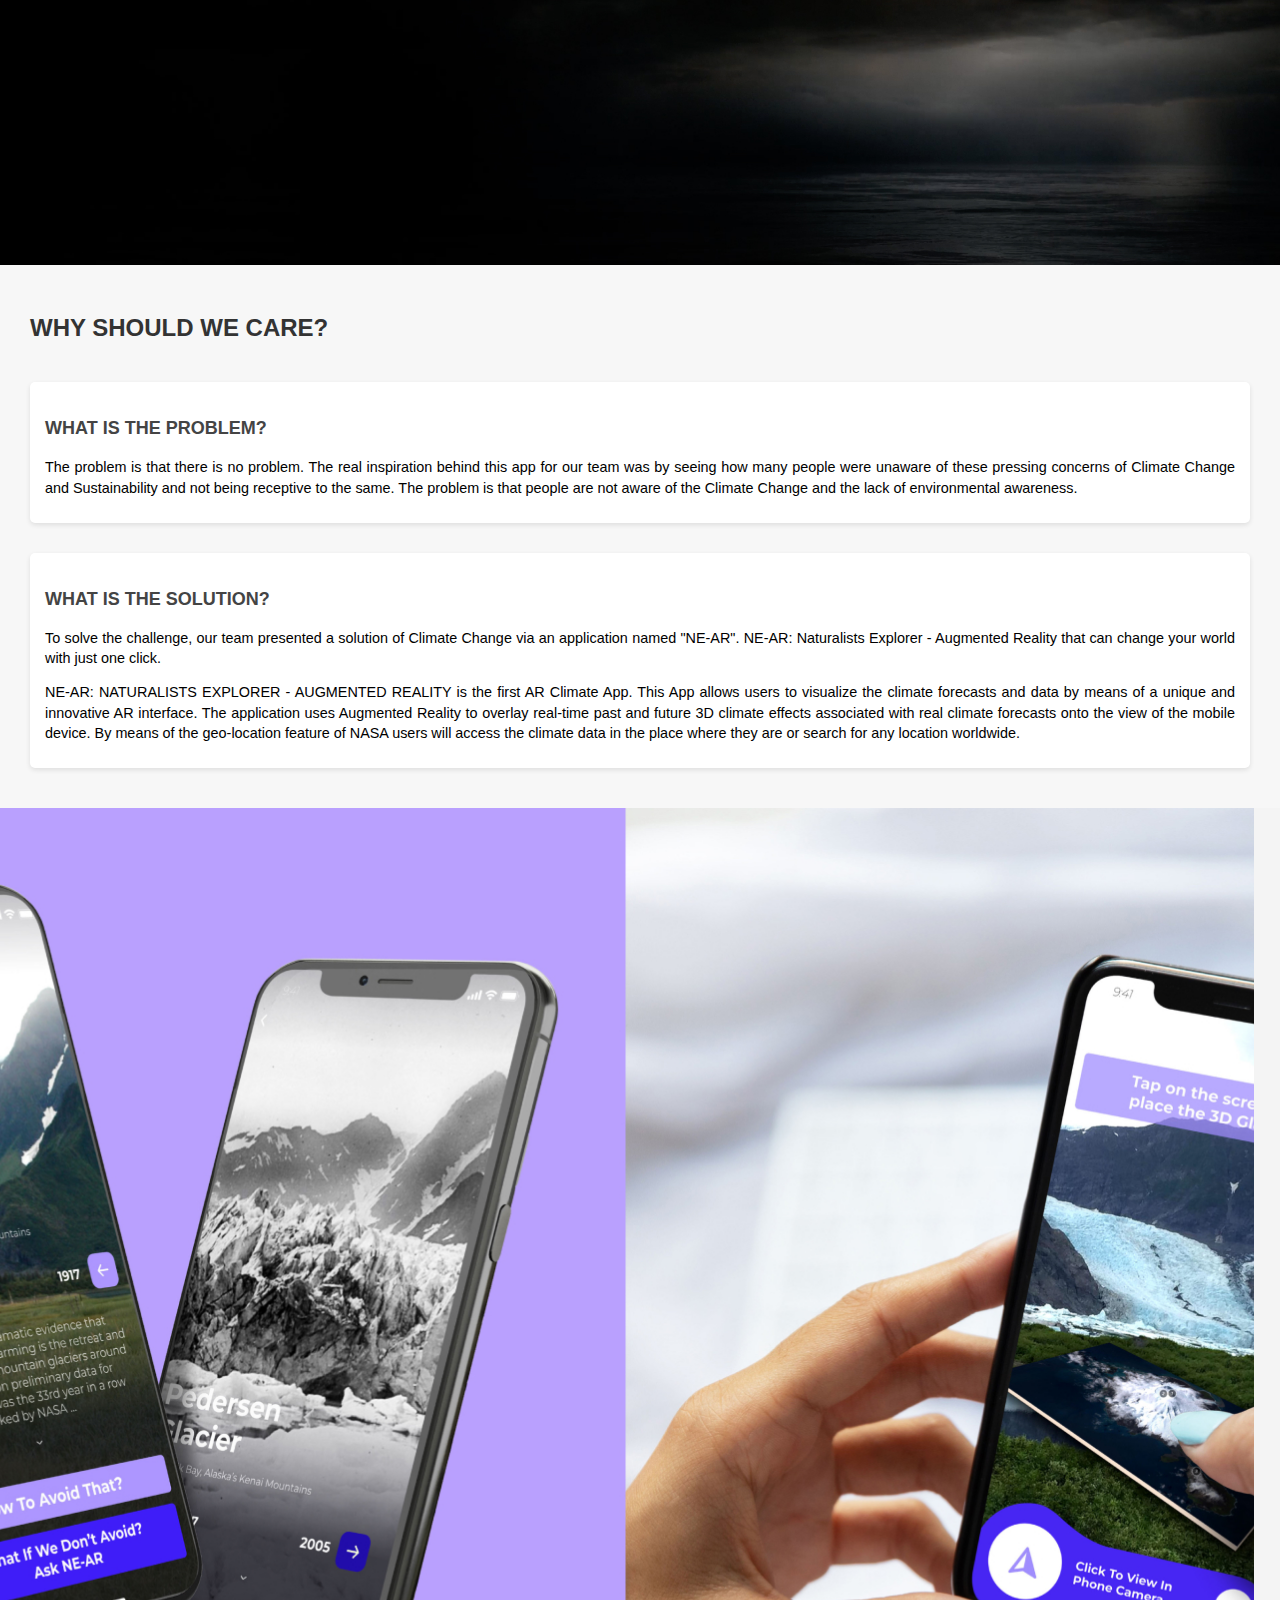
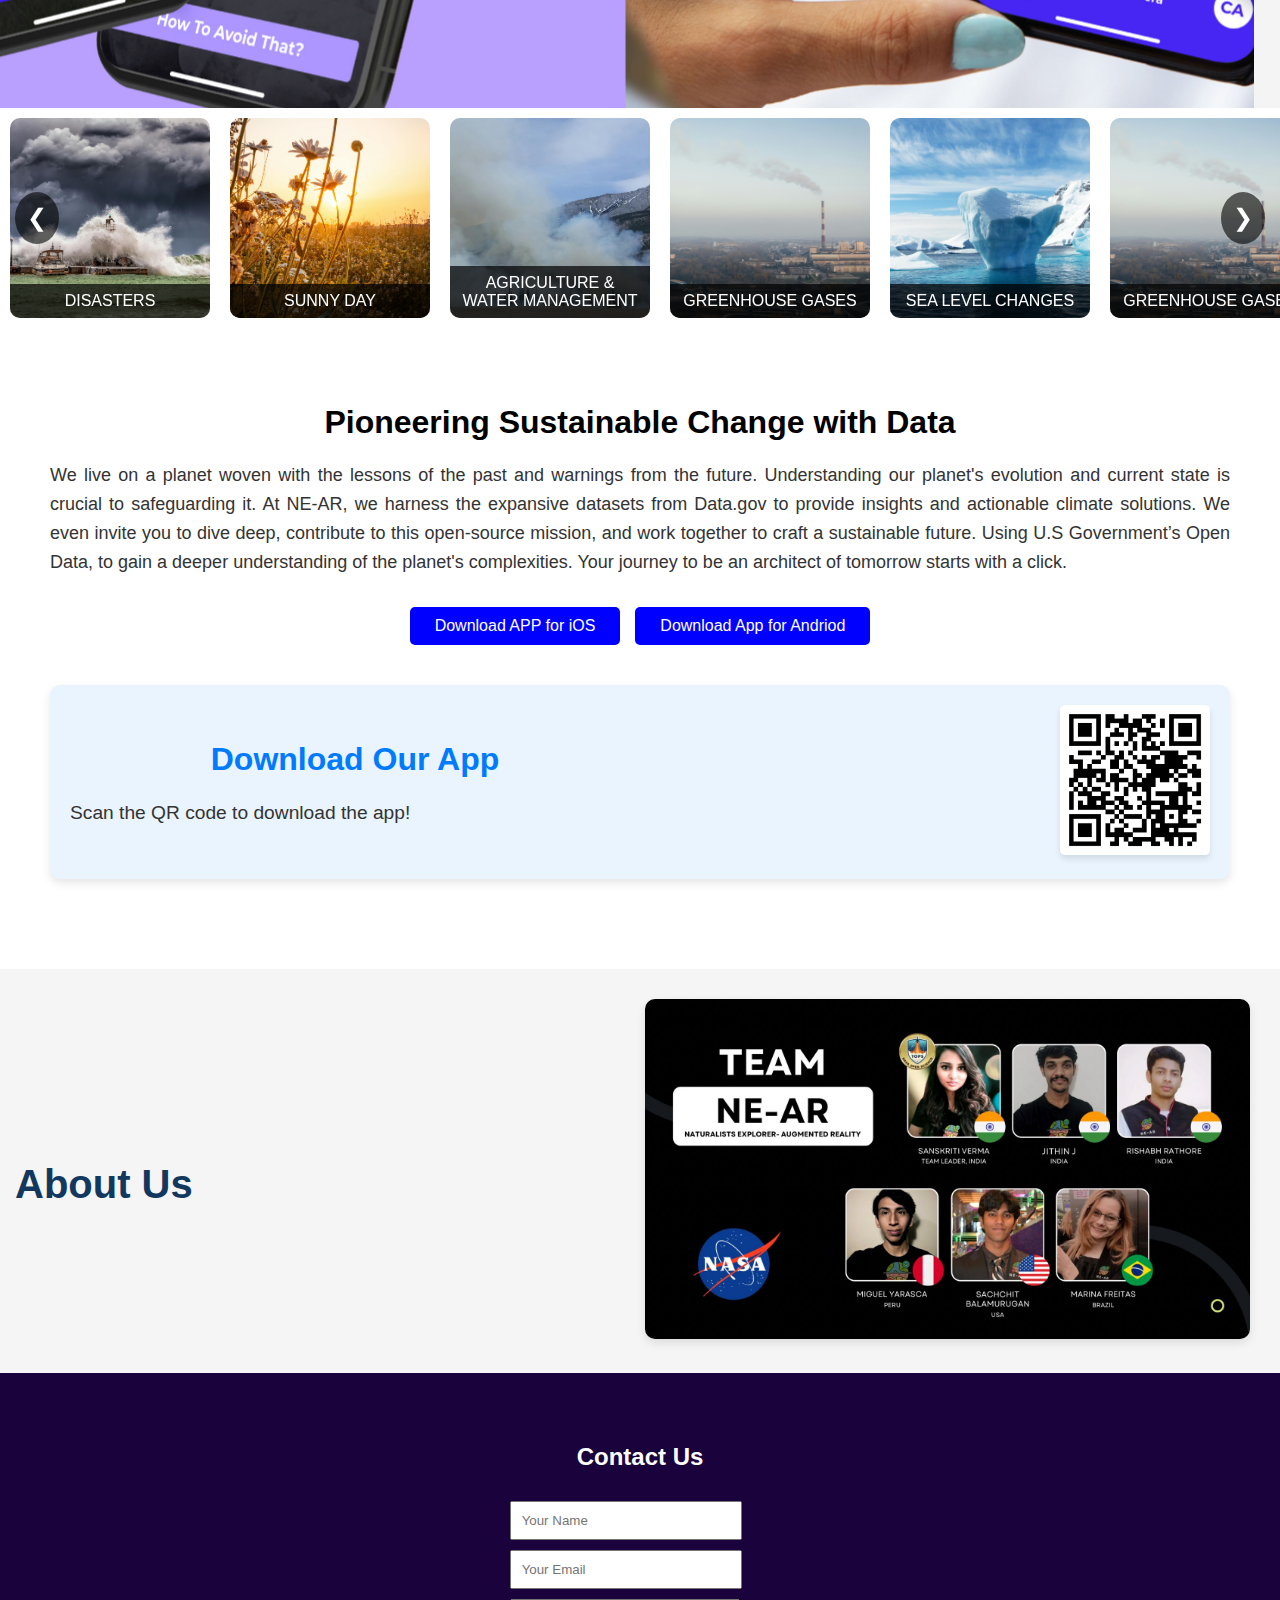
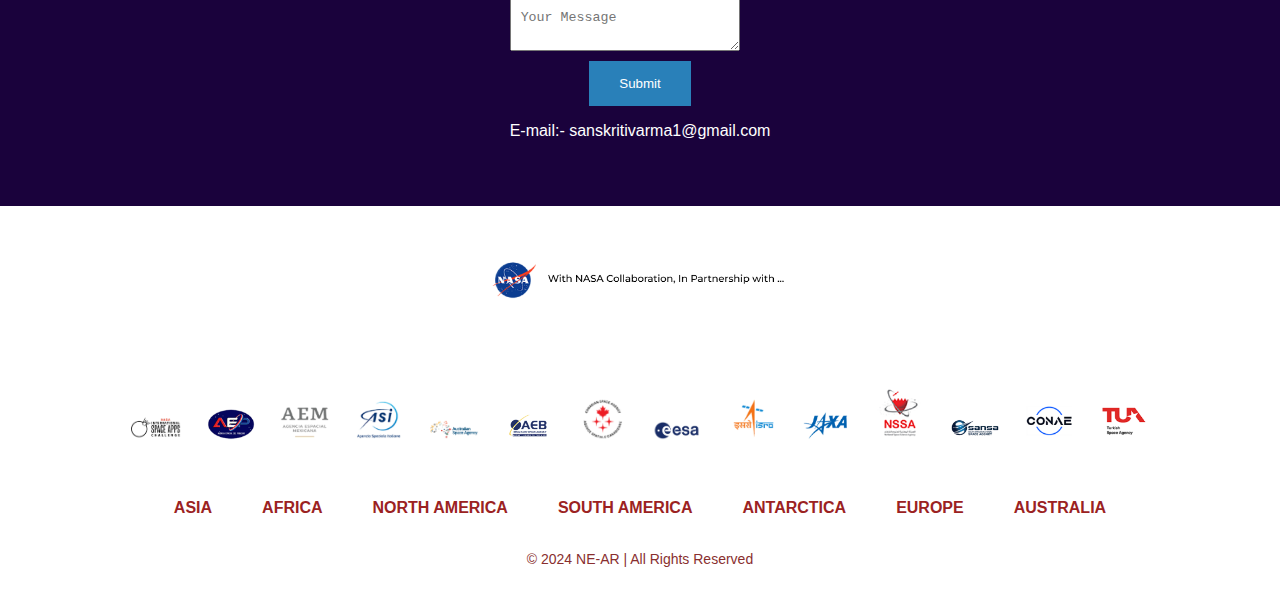
==== commit bb23138d: "Update index.html" ====
--- a/index.html
+++ b/index.html
@@ -22,6 +22,10 @@
         </nav>
     </header>
 
+    <div id="spaceContainer">
+        <img id="spacecraft" src="./spacecraft.jpg" alt="Spacecraft">
+    </div>
+
     <!-- Hero Section -->
     <section id="home" class="hero">
         <div class="hero-content">
@@ -46,16 +50,20 @@
         </a>
     </div>
     <div class="rectangle">
-        <div class="image-container">
-            <img src="./cape town.png" alt="Image 2">
-            <div class="overlay-text">CAPE TOWN, SOUTH AFRICA</div>
-        </div>
+        <a href="#">
+            <div class="image-container">
+                <img src="./cape town.png" alt="Image 2">
+                <div class="overlay-text">CAPE TOWN, SOUTH AFRICA</div>
+            </div>
+        </a>
     </div>
     <div class="rectangle">
-        <div class="image-container">
-            <img src="./chili.png" alt="Image 3">
-            <div class="overlay-text">PUNTA ARENAS, CHILE</div>
-        </div>
+        <a href="#">
+            <div class="image-container">
+                <img src="./chili.png" alt="Image 3">
+                <div class="overlay-text">PUNTA ARENAS, CHILE</div>
+            </div>
+        </a>
     </div>
 </section>
 
--- a/styles.css
+++ b/styles.css
@@ -253,7 +253,7 @@
 /* Photo and Text Section */
 .photo-text-section {
     padding: 40px;
-    background-color: #f7f7f7;
+    background-color: #000000;
 }
 
 .content-container {
@@ -268,8 +268,8 @@
 .photo-container img {
     max-width: 130px;
     height: auto;
-    border-radius: 8px; /* Slight rounding for a modern look */
-    box-shadow: 0 4px 8px rgba(0, 0, 0, 0.1); /* Subtle shadow for depth */
+    border-radius: 15px; /* Slight rounding for a modern look */
+    box-shadow: 5px 4px 4px 4px rgb(207, 186, 1); /* Subtle shadow for depth */
 }
 
 /* Text Content Styles */
@@ -280,12 +280,12 @@
 .text-container h2 {
     font-size: 24px;
     margin-bottom: 10px;
-    color: #333;
+    color: rgb(255, 230, 1);
 }
 
 .text-container p {
     font-size: 16px;
-    color: #666;
+    color: rgb(255, 230, 0);
     line-height: 1.5;
 }
 
@@ -303,6 +303,7 @@
         font-size: 14px;
     }
 }
+
 
 
 
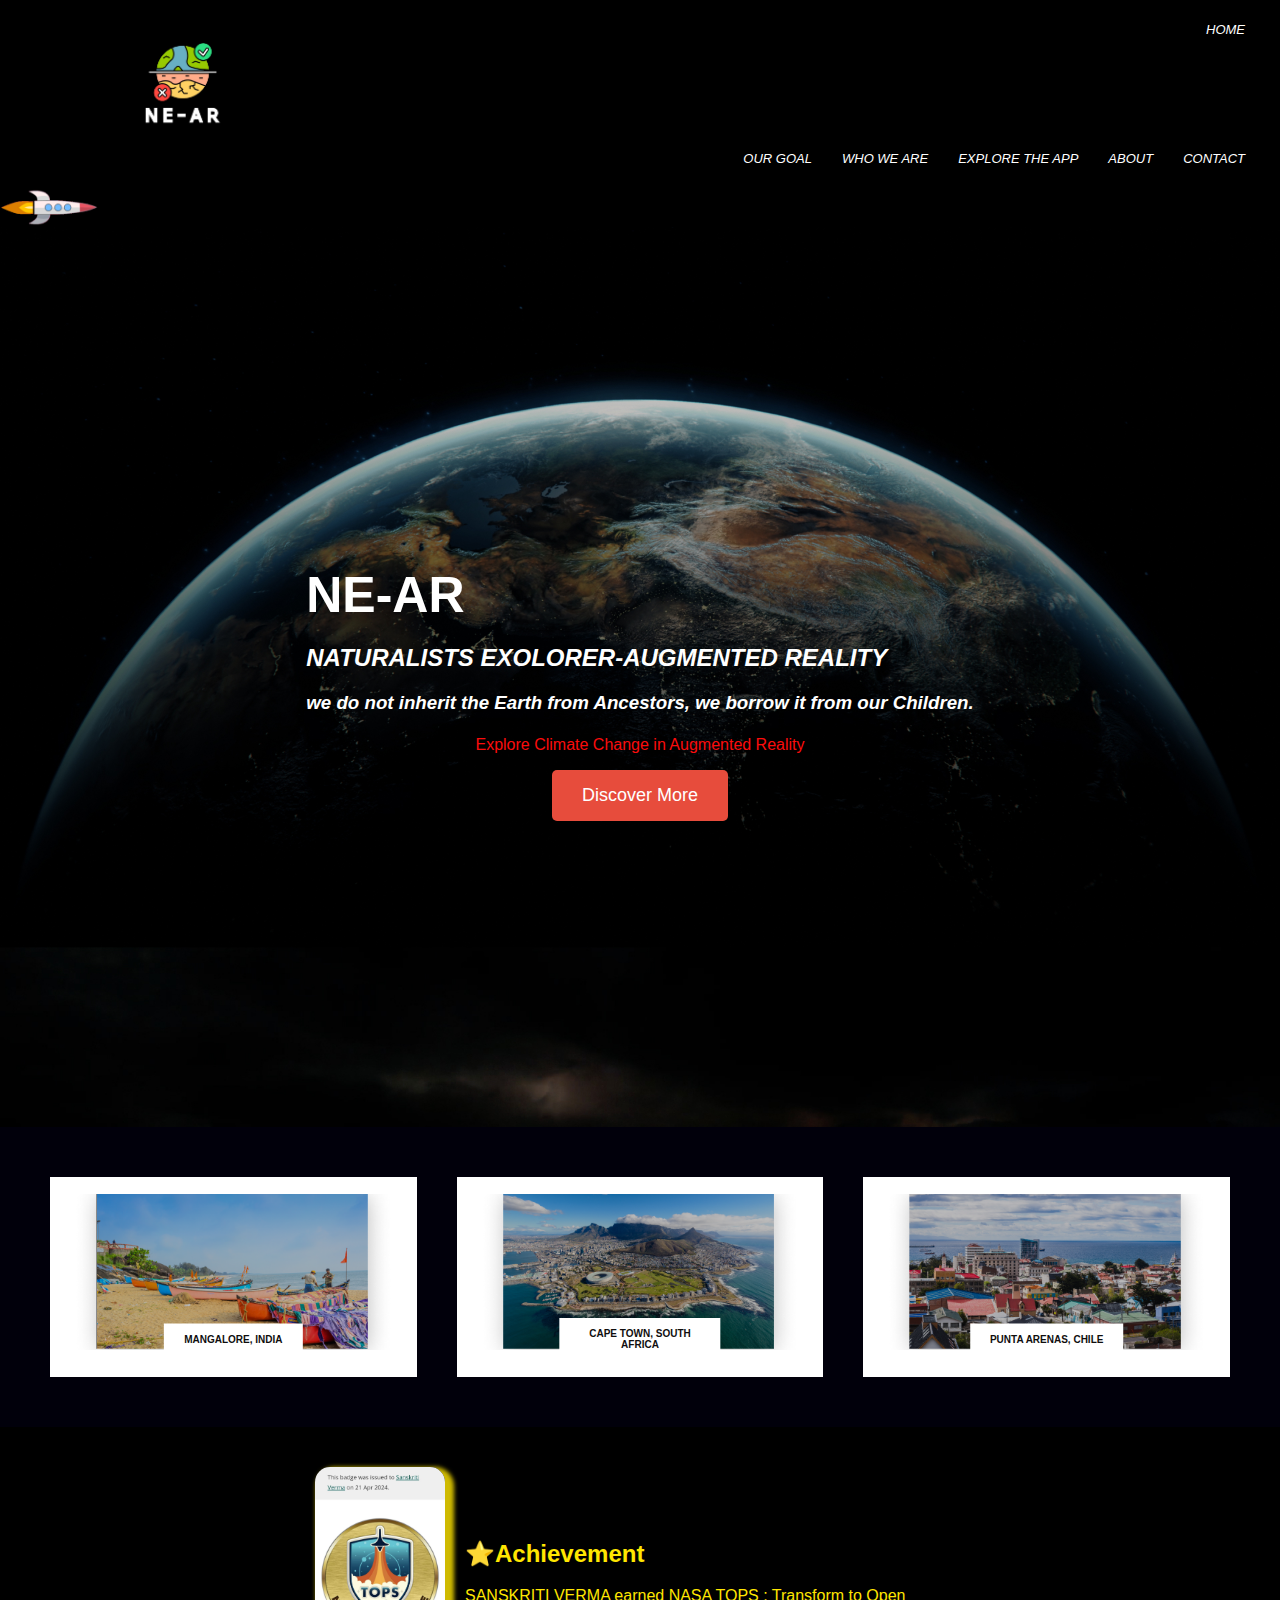
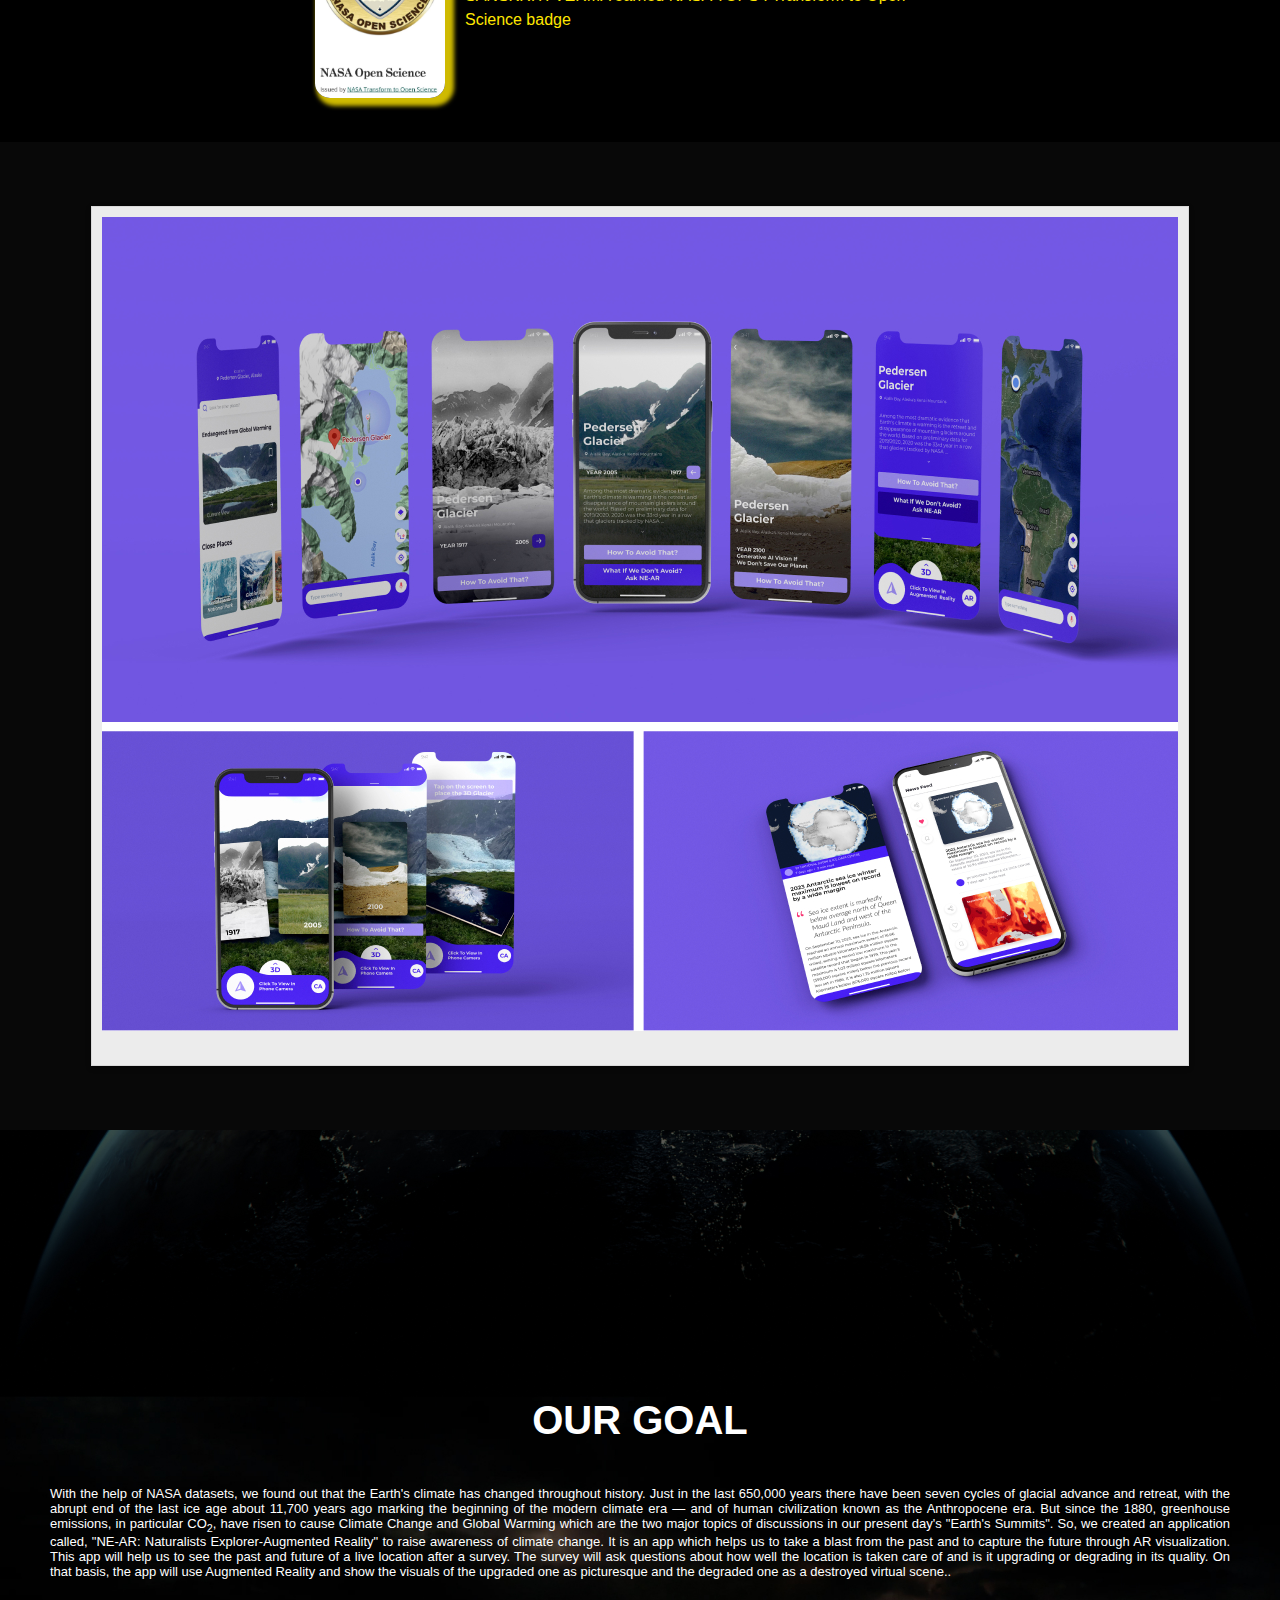
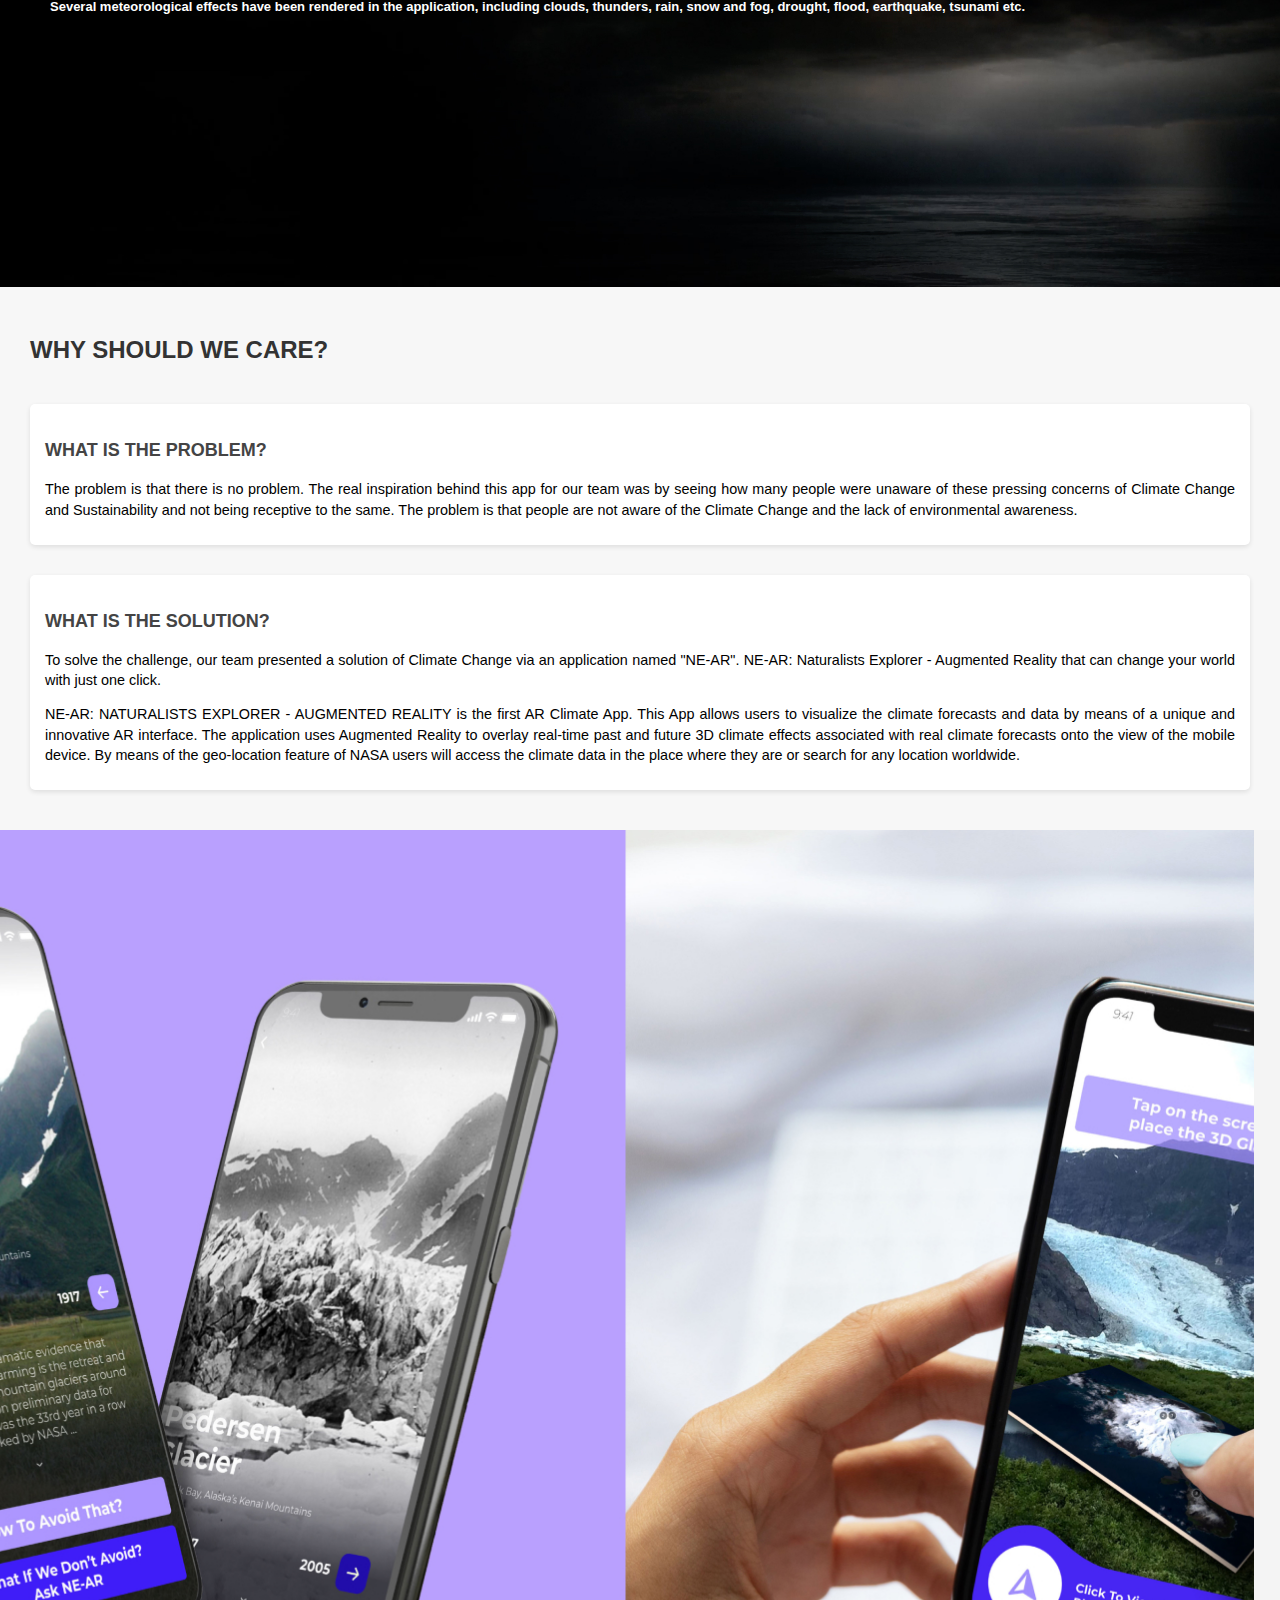
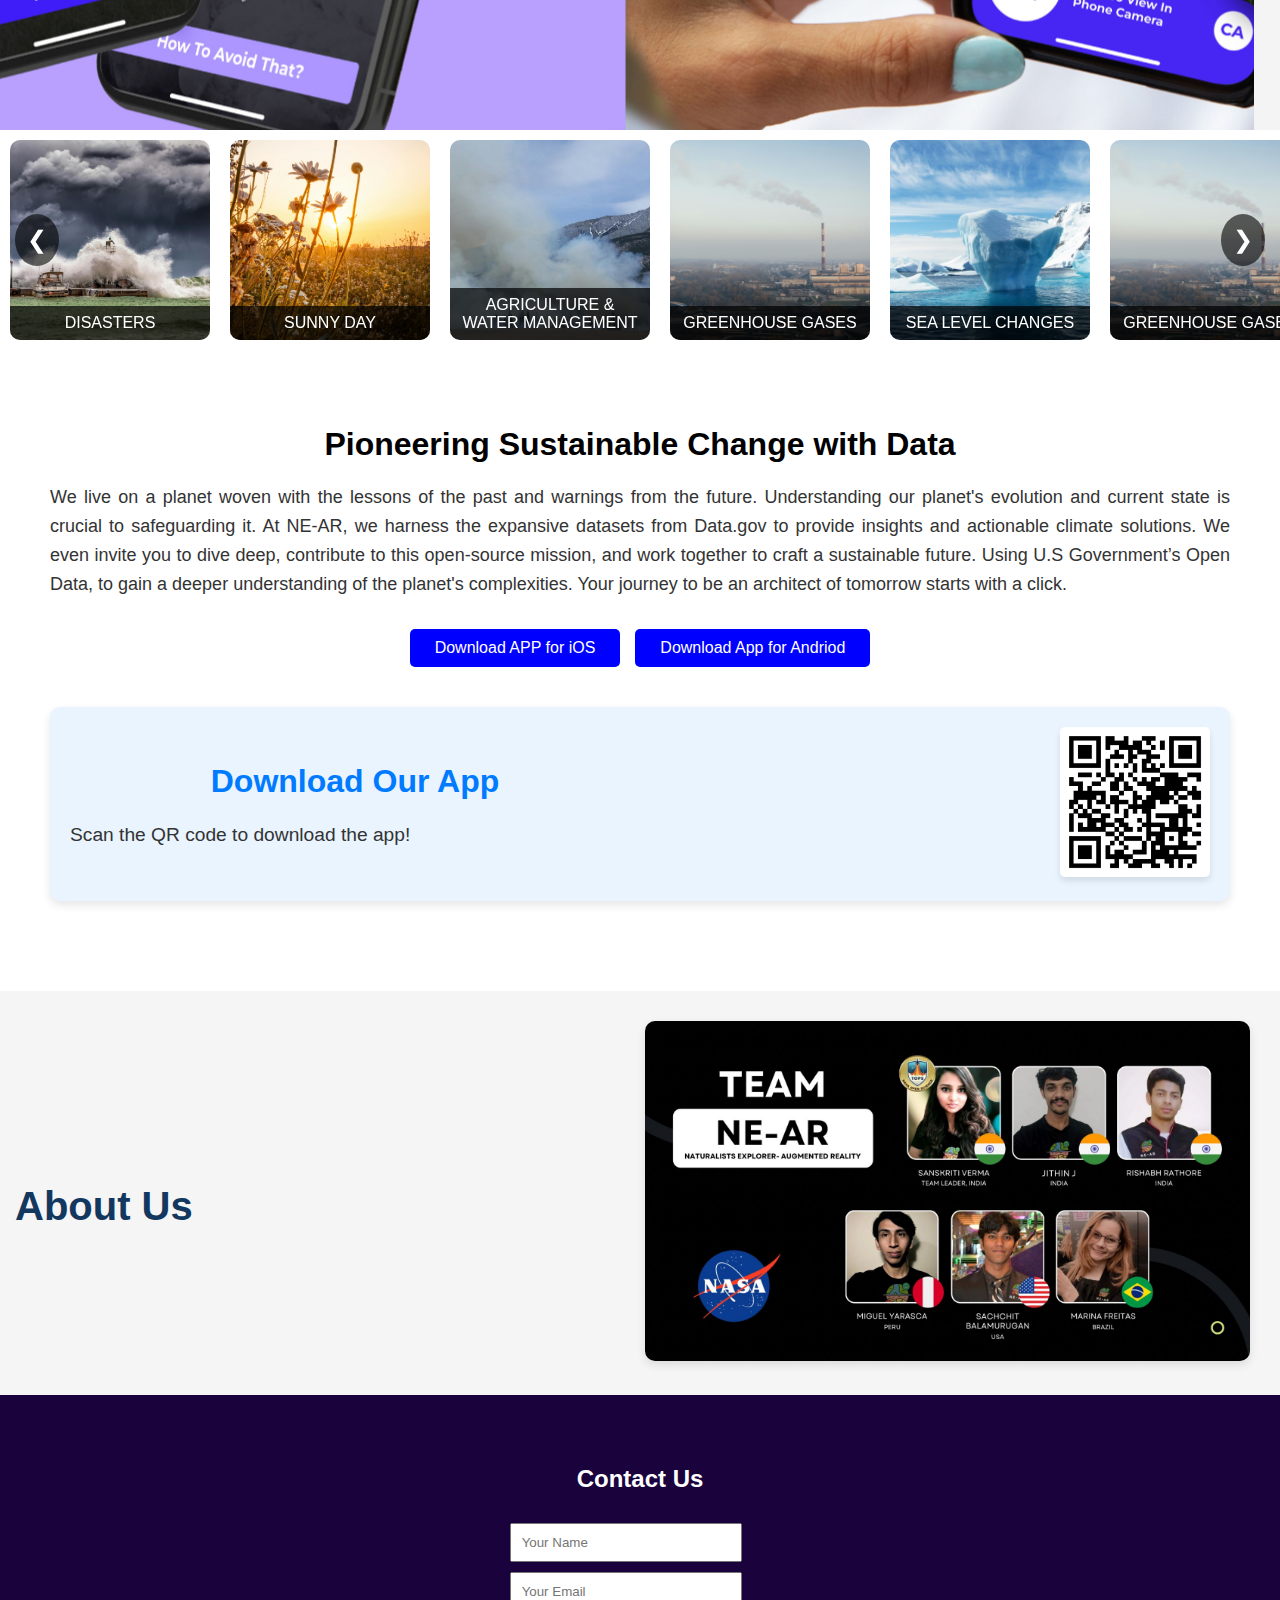
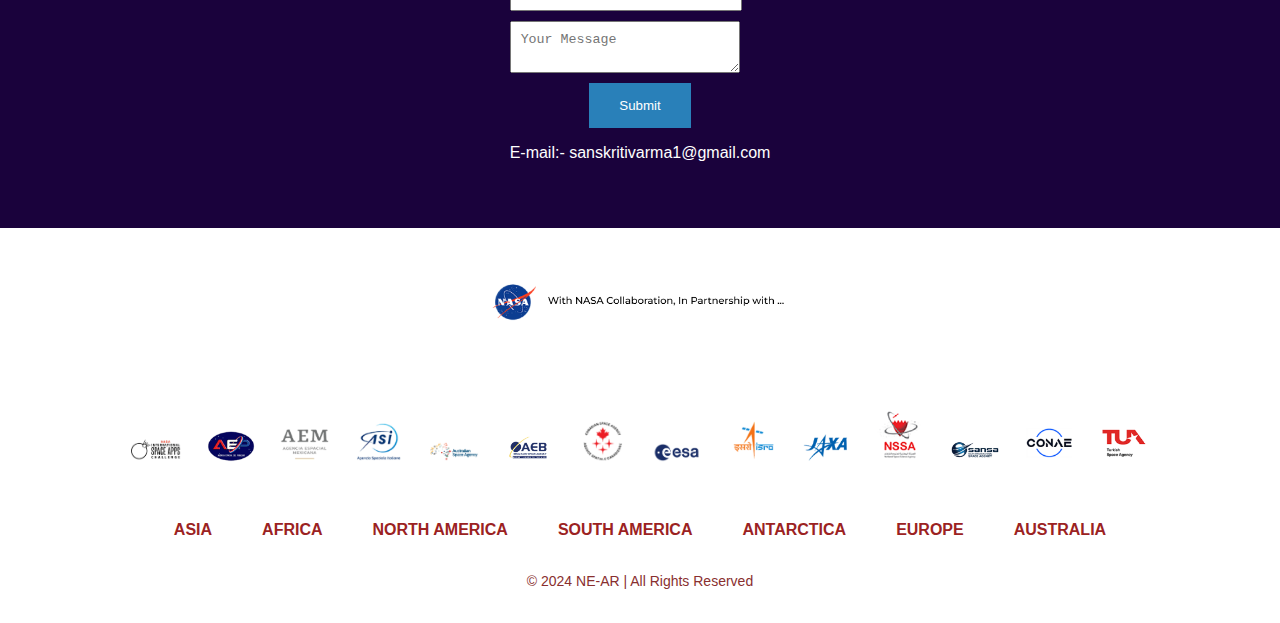
==== commit 1130159f: "Update index.html" ====
--- a/index.html
+++ b/index.html
@@ -3,7 +3,7 @@
 <head>
     <meta charset="UTF-8">
     <meta name="viewport" content="width=device-width, initial-scale=1.0">
-    <title>ClimateLens - Augmented Reality for Climate Change</title>
+    <title>NE-AR: Naturalists Explorer-Augmented Reality:-Augmented Reality for Climate Change</title>
     <link rel="stylesheet" href="./styles.css">
 </head>
 <body>
--- a/styles.css
+++ b/styles.css
@@ -88,6 +88,49 @@
     }
 }
 
+
+
+#spaceContainer {
+    position: relative;
+    width: 100%;
+    height: 40px;
+    background: rgb(0, 0, 0);  /* Background of space */
+    overflow: hidden;
+    display: flex;
+    align-items: center;
+    justify-content: flex-start;
+    background-image: url('space-background.jpg');  /* Optional: Background image of space */
+    background-size: cover;
+    background-repeat: no-repeat;
+}
+
+#spacecraft {
+    position: absolute;
+    width: 100px;
+    animation: patrol 5s linear infinite;  /* Patrol animation loop */
+}
+
+@keyframes patrol {
+    0% {
+        left: -100px;  /* Start outside the left boundary */
+    }
+    100% {
+        left: 100%;    /* Move to the right, beyond the visible area */
+    }
+}
+
+/* Responsive design */
+@media (max-width: 768px) {
+    #spacecraft {
+        width: 60px;  /* Smaller size on smaller screens */
+    }
+}
+
+@media (max-width: 480px) {
+    #spacecraft {
+        width: 40px;  /* Even smaller on mobile devices */
+    }
+}
 
 
 
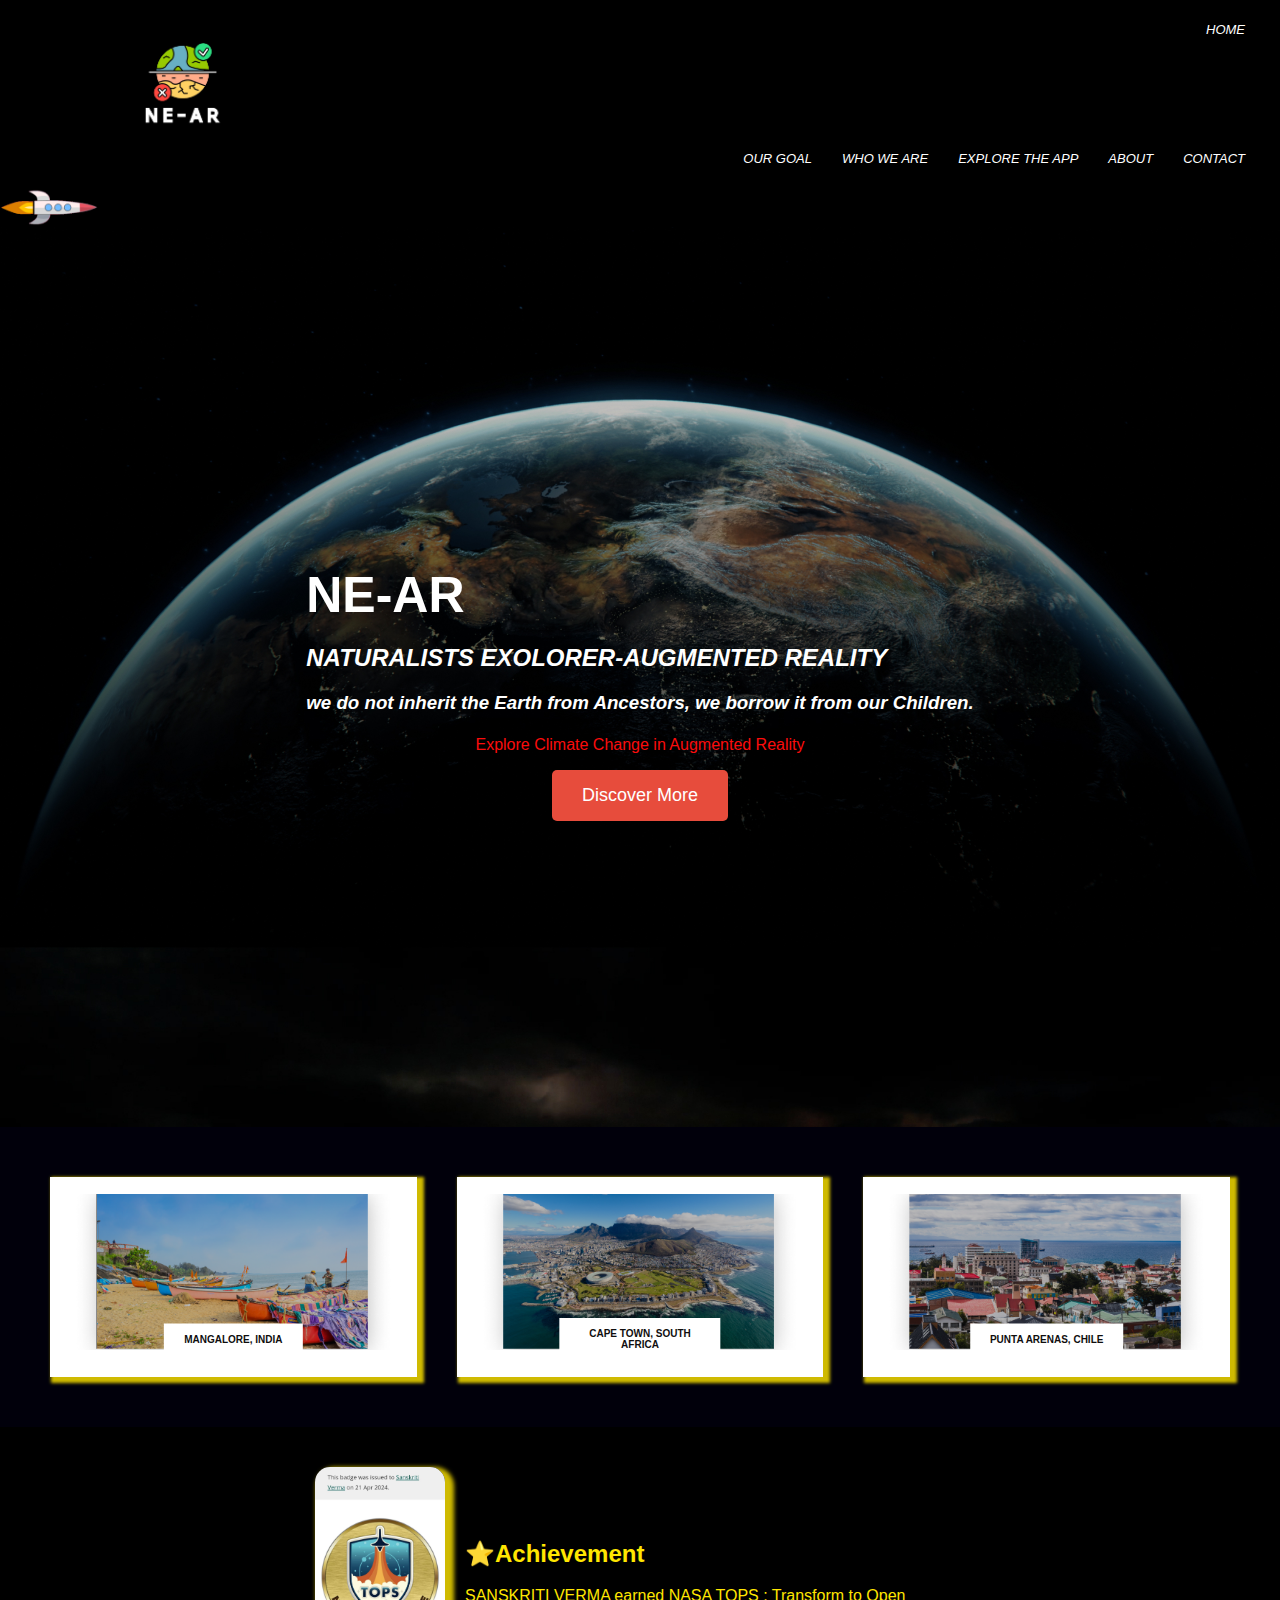
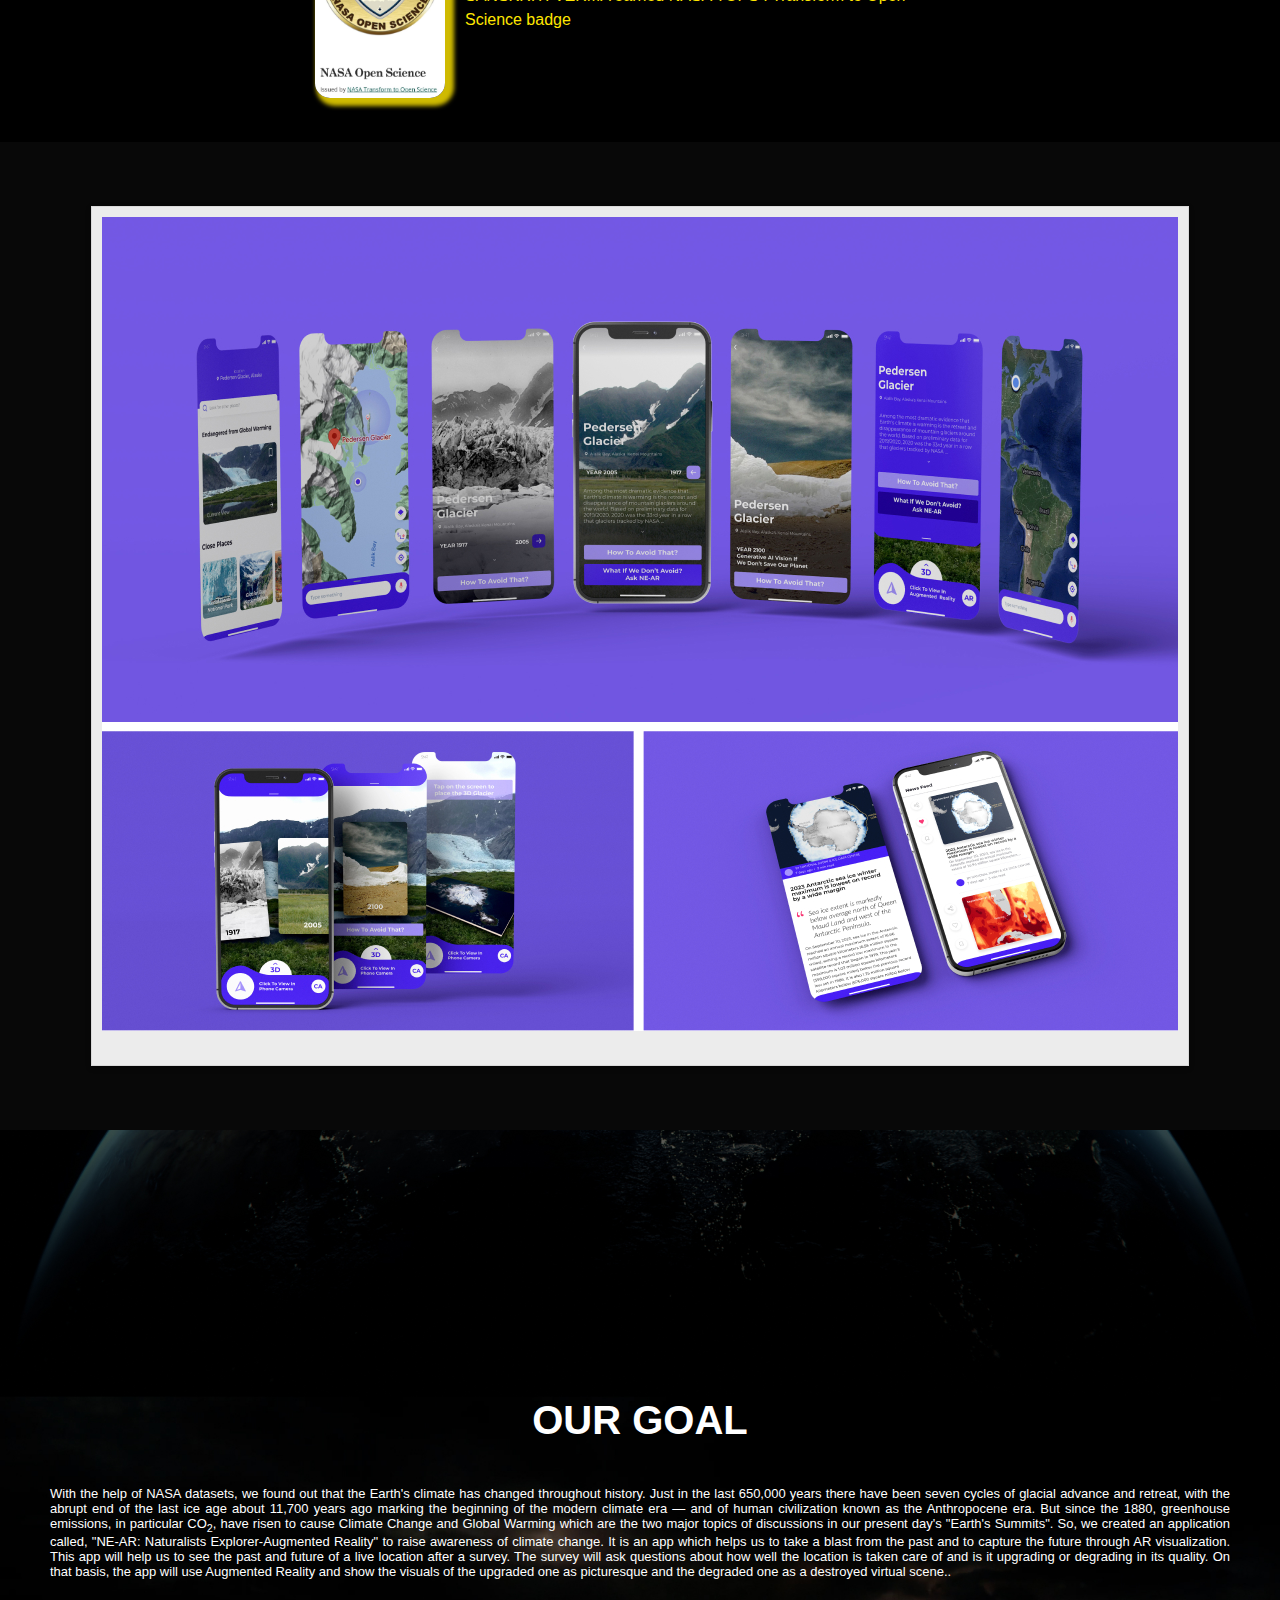
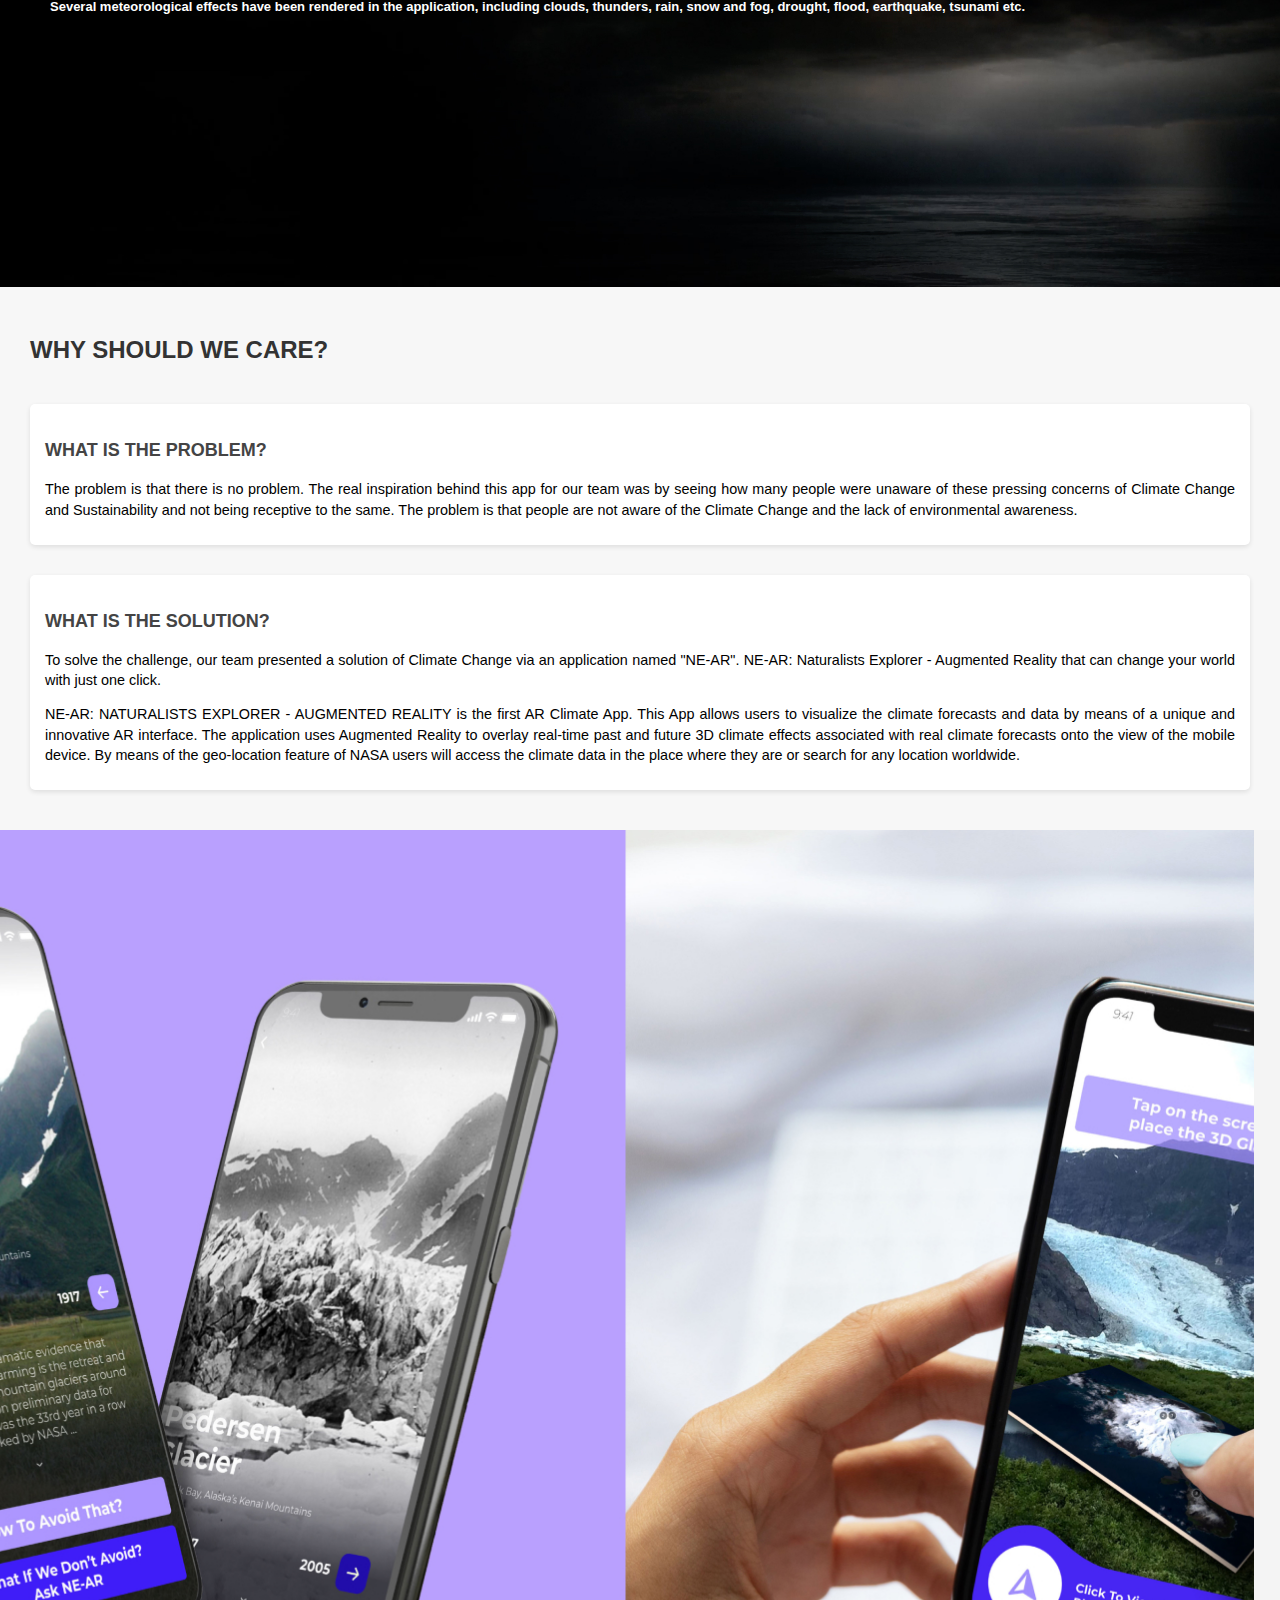
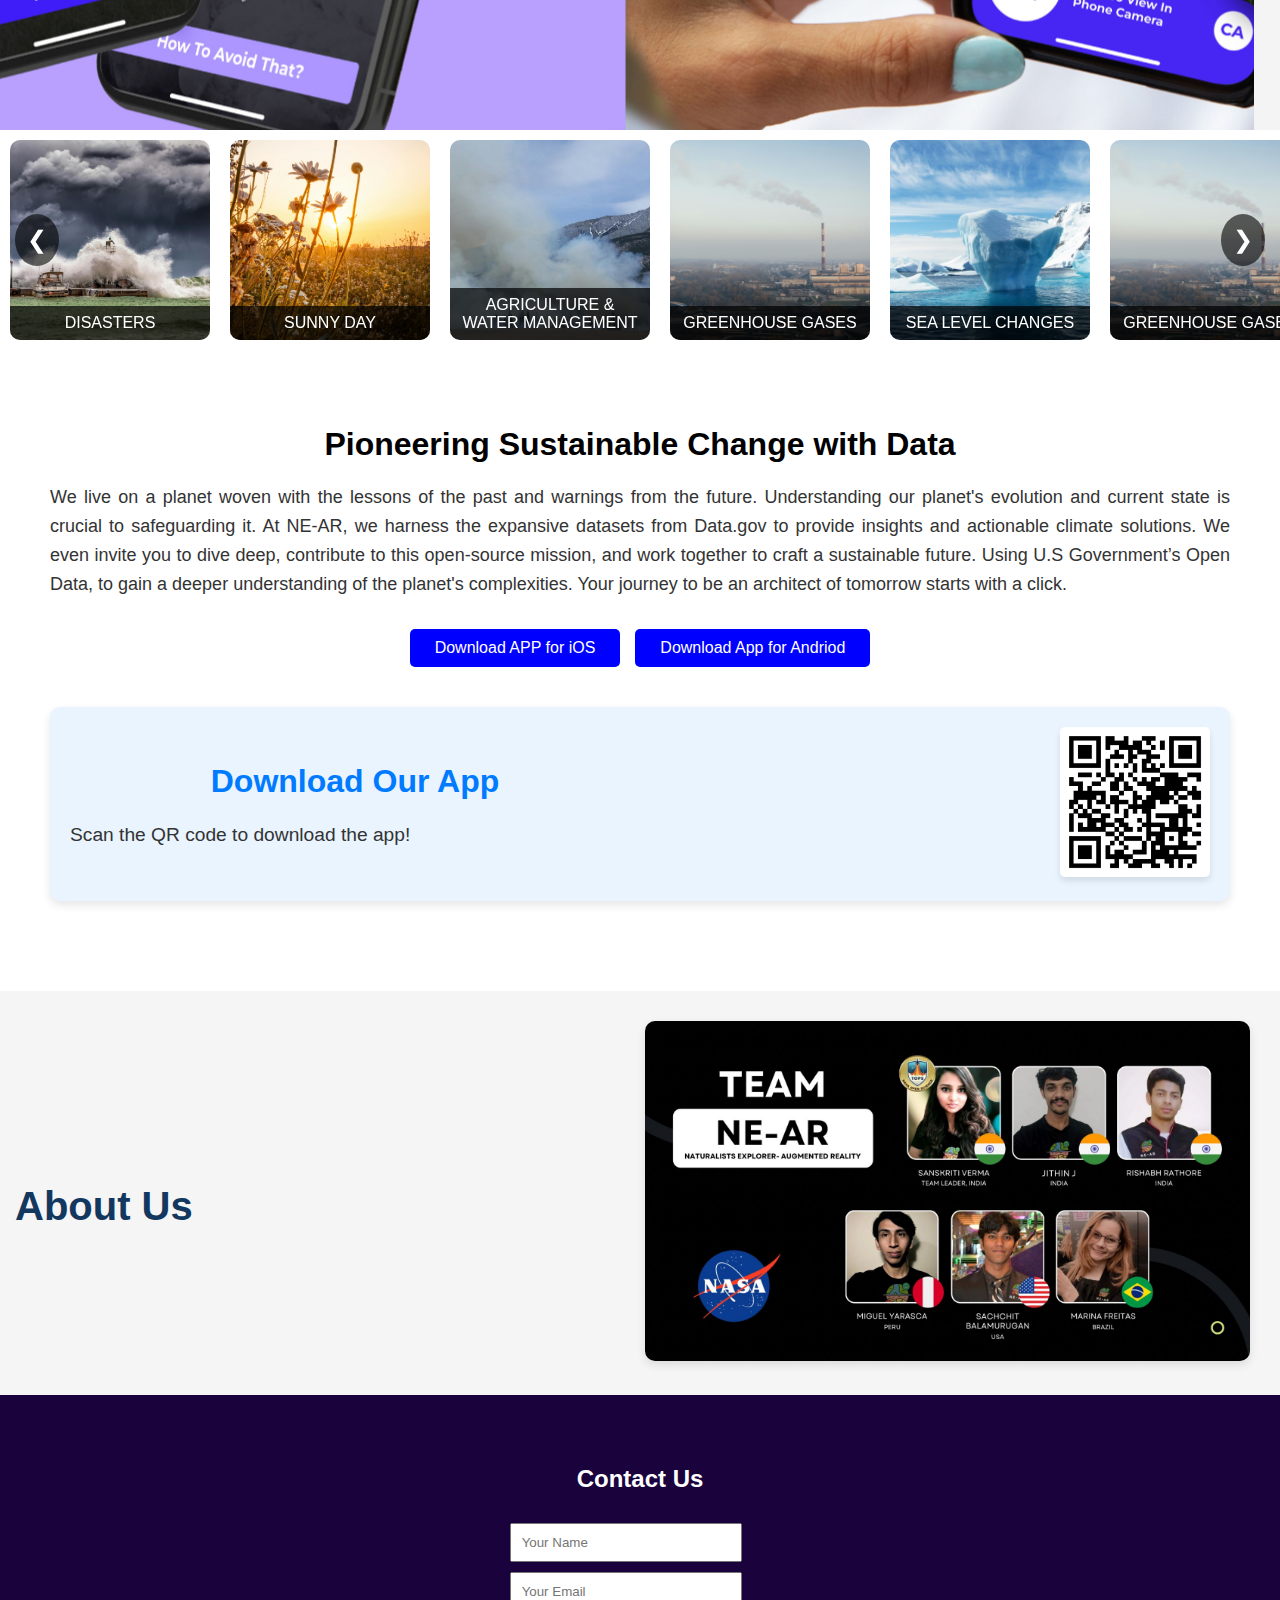
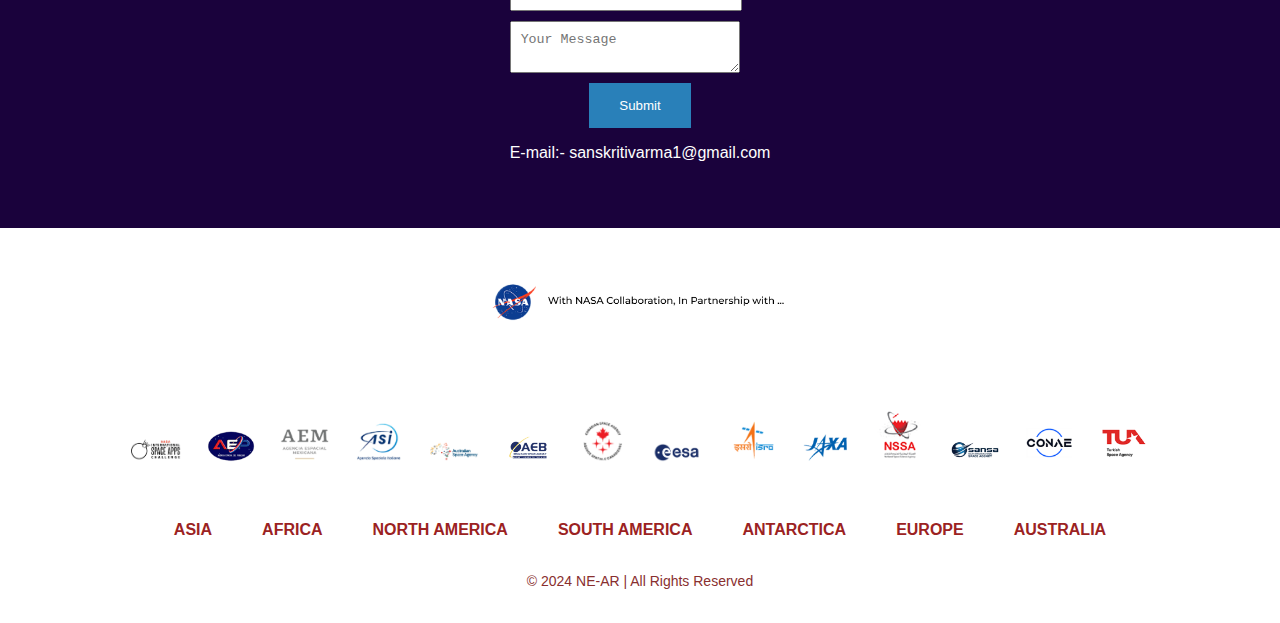
==== commit 41455419: "Update index.html" ====
--- a/index.html
+++ b/index.html
@@ -50,7 +50,7 @@
         </a>
     </div>
     <div class="rectangle">
-        <a href="#">
+        <a href="./capetown.html">
             <div class="image-container">
                 <img src="./cape town.png" alt="Image 2">
                 <div class="overlay-text">CAPE TOWN, SOUTH AFRICA</div>
--- a/styles.css
+++ b/styles.css
@@ -240,6 +240,7 @@
     background-color: #ffffff;
     border: 2px solid white; /* White border */
     box-sizing: border-box; /* Include border in dimensions */
+    box-shadow: 4px 3px 3px 3px rgb(207, 186, 1);
 }
 
 /* Image container */
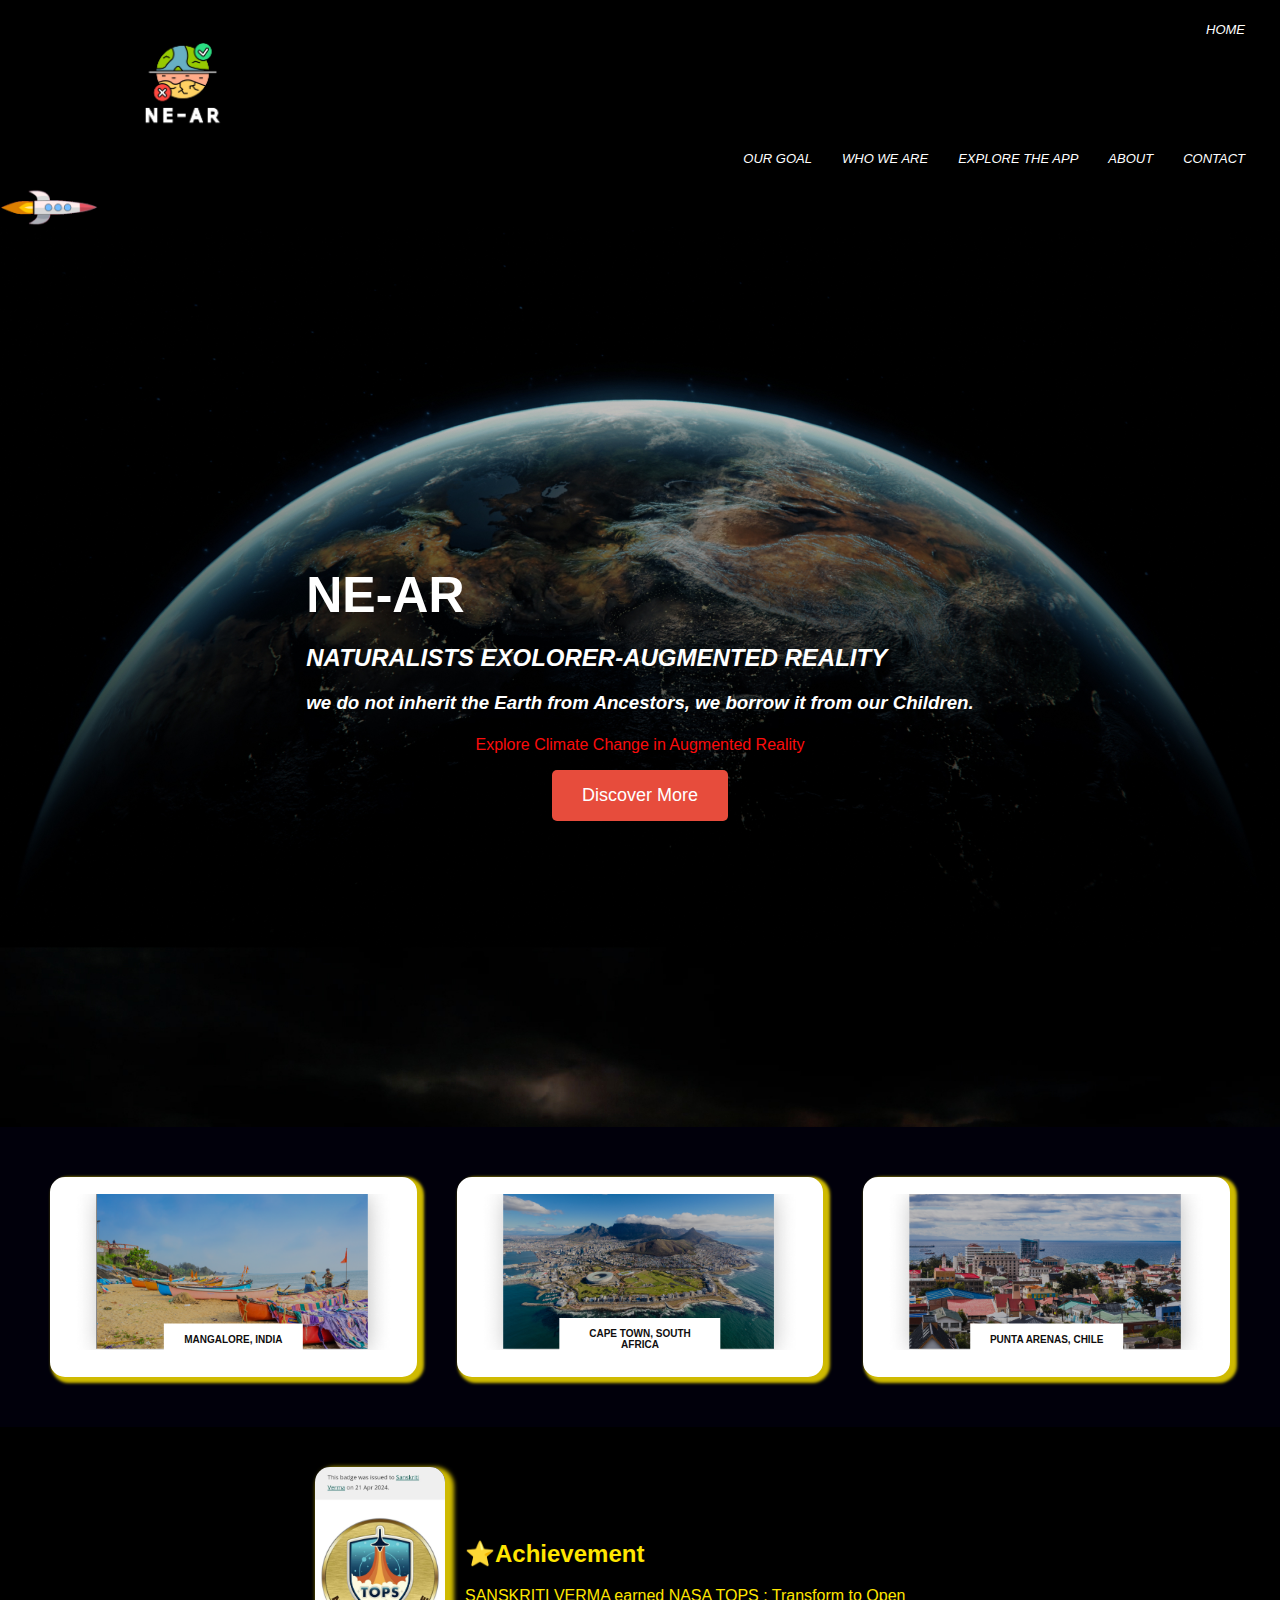
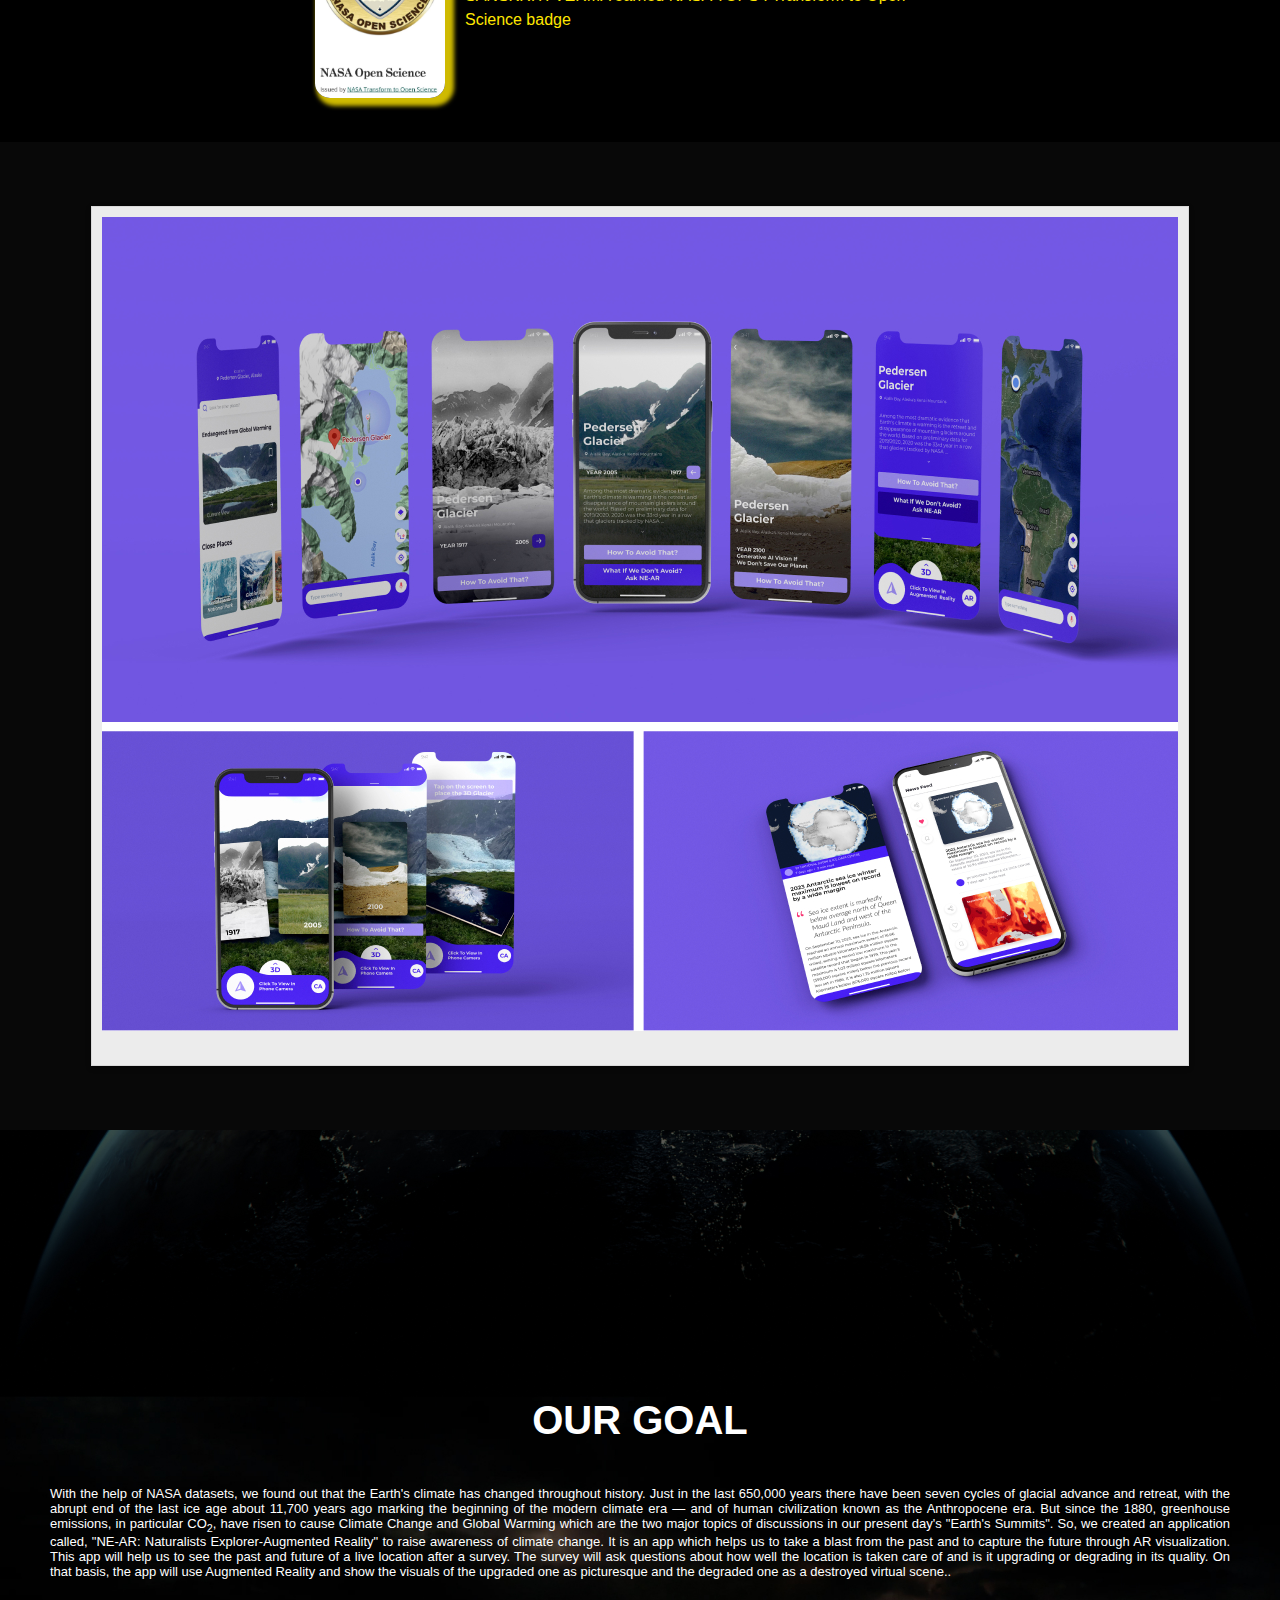
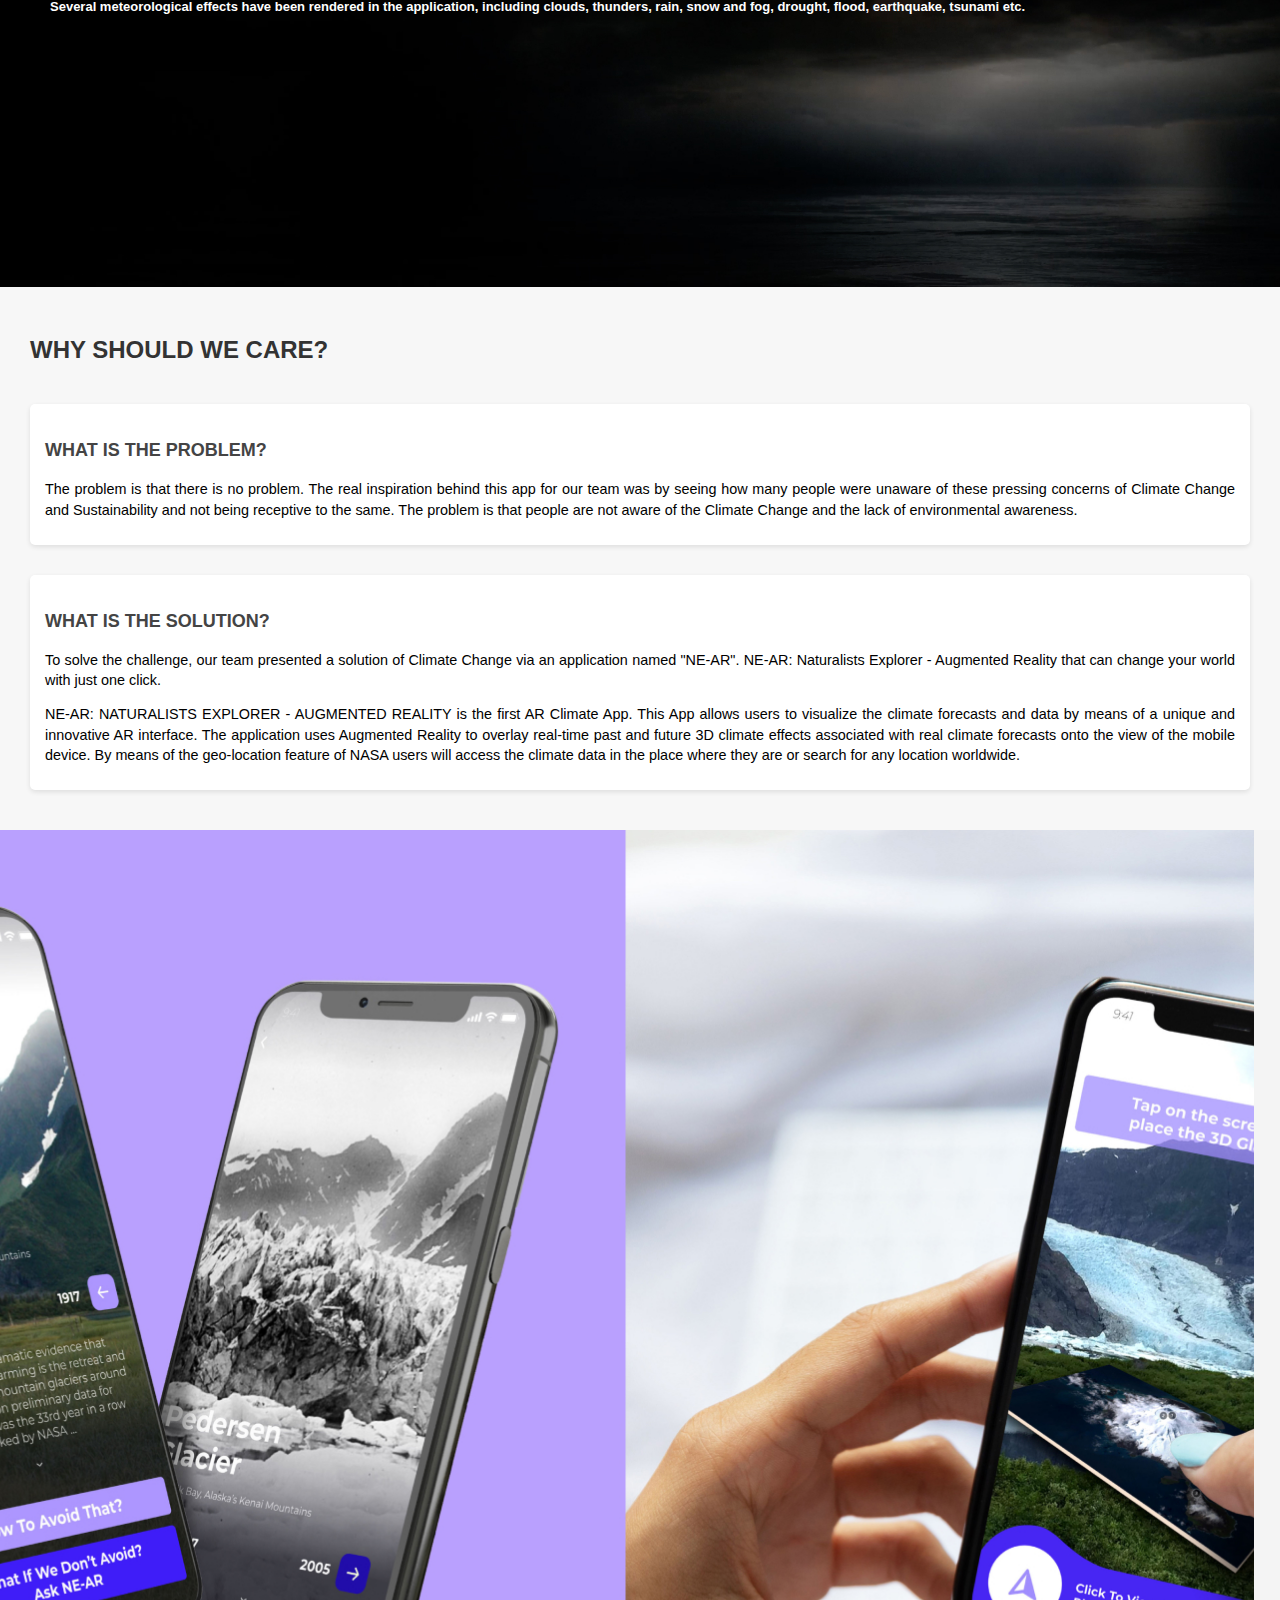
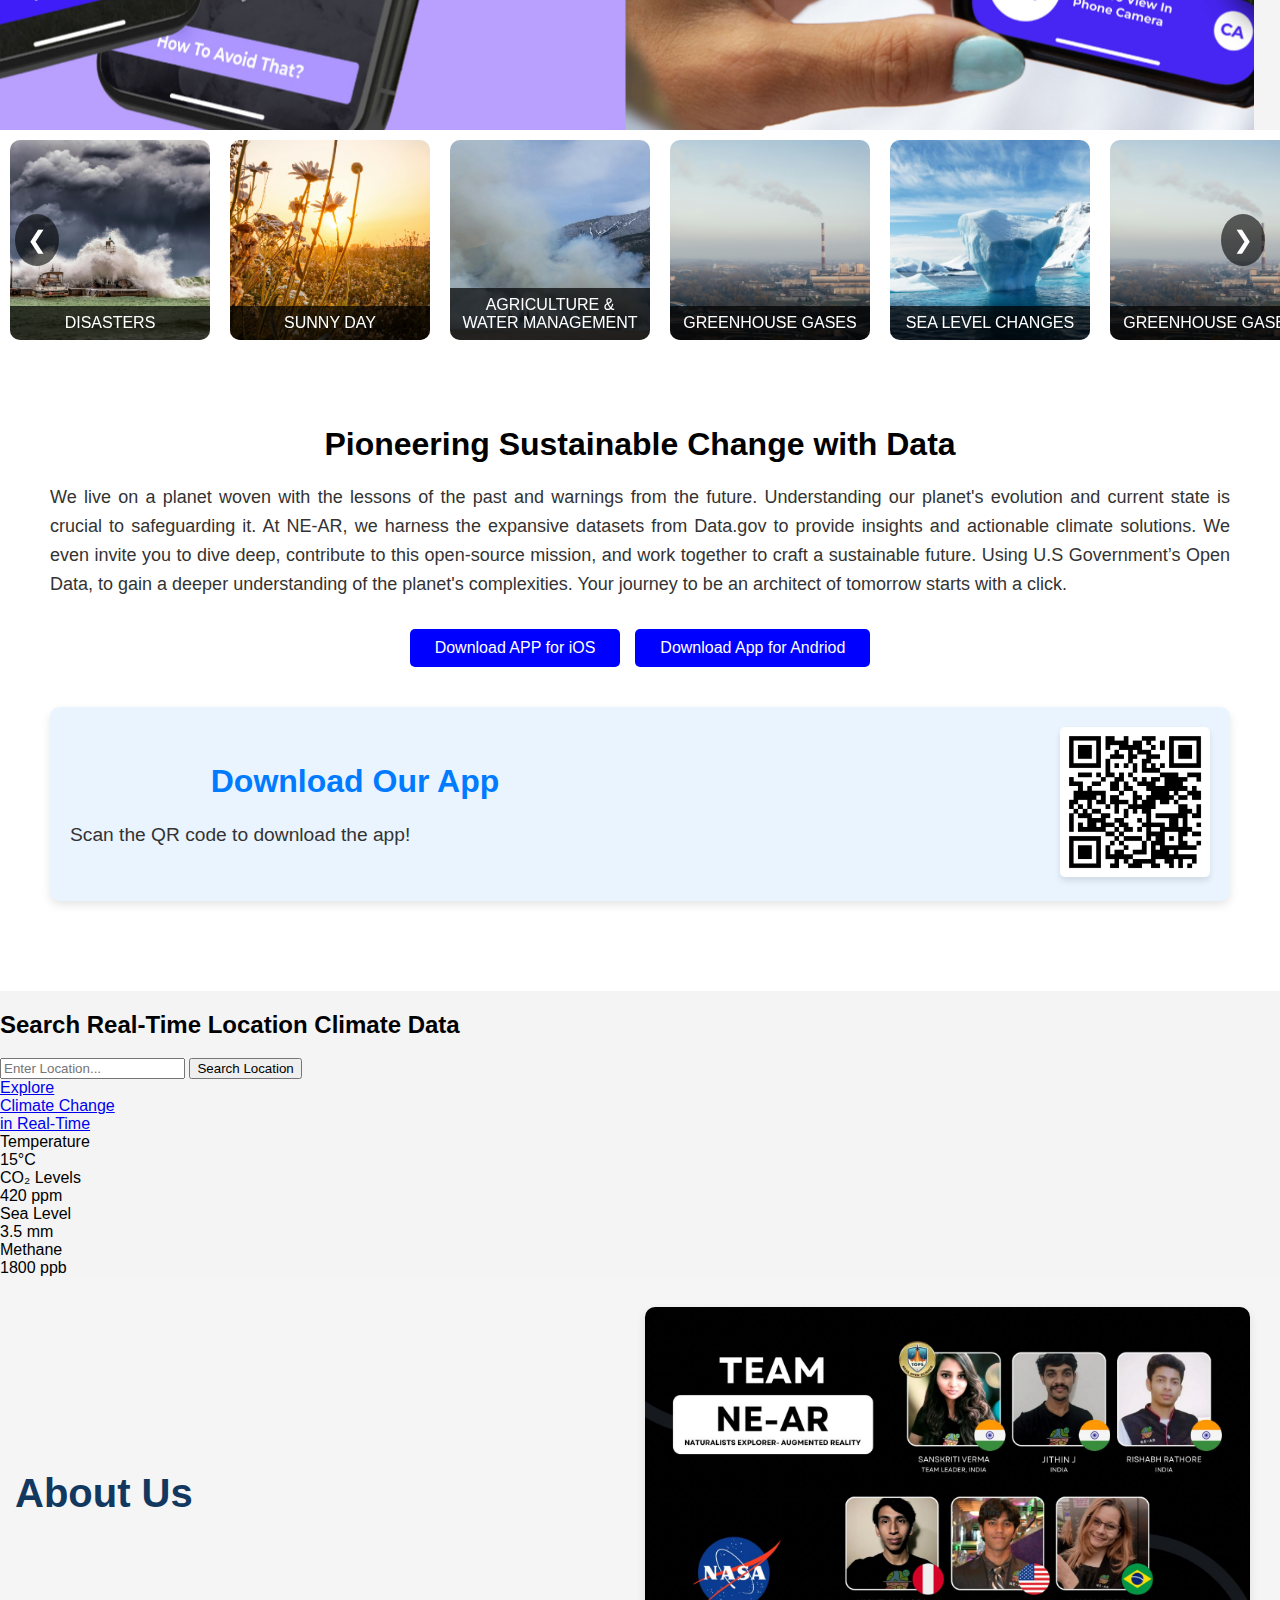
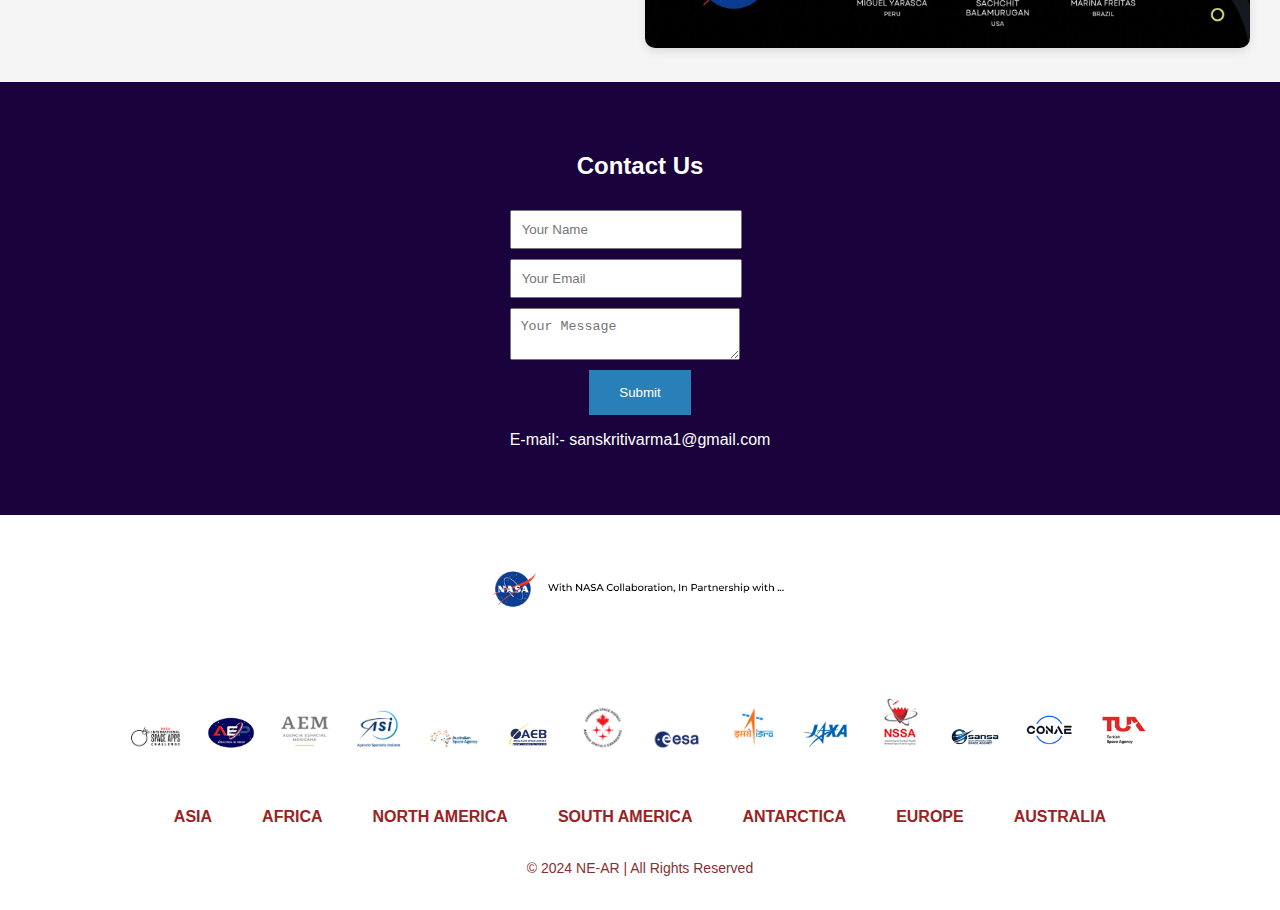
==== commit 5c494936: "Update index.html" ====
--- a/index.html
+++ b/index.html
@@ -58,7 +58,7 @@
         </a>
     </div>
     <div class="rectangle">
-        <a href="#">
+        <a href="./punta-arenas.html">
             <div class="image-container">
                 <img src="./chili.png" alt="Image 3">
                 <div class="overlay-text">PUNTA ARENAS, CHILE</div>
@@ -301,6 +301,48 @@
     </div>
 </section>-->
 
+
+    <!-- Search Location Section -->
+<section class="location-section">
+    <h2>Search Real-Time Location Climate Data</h2>
+    <input type="text" id="location-input" placeholder="Enter Location...">
+    <button class="btn" id="search-btn">Search Location</button>
+</section>
+
+<!-- Tree Button Section -->
+<section class="tree-section">
+    <a href="./Explore-Climate-Change-in-Real-Time.html" class="tree-button-link">
+        <div class="tree-button">
+            <span class="tree-text">Explore<br>Climate Change<br>in Real-Time</span>
+        </div>
+    </a>
+
+    <!-- Surrounding Climate Meters -->
+    <div class="meter-container">
+        <div class="climate-meter" id="temperature-meter">
+            <div class="meter-title">Temperature</div>
+            <div class="meter-value">15°C</div>
+        </div>
+        <div class="climate-meter" id="co2-meter">
+            <div class="meter-title">CO₂ Levels</div>
+            <div class="meter-value">420 ppm</div>
+        </div>
+        <div class="climate-meter" id="sea-level-meter">
+            <div class="meter-title">Sea Level</div>
+            <div class="meter-value">3.5 mm</div>
+        </div>
+        <div class="climate-meter" id="methane-meter">
+            <div class="meter-title">Methane</div>
+            <div class="meter-value">1800 ppb</div>
+        </div>
+    </div>
+</section>
+
+
+
+
+
+    
 
 
 
--- a/styles.css
+++ b/styles.css
@@ -240,6 +240,7 @@
     background-color: #ffffff;
     border: 2px solid white; /* White border */
     box-sizing: border-box; /* Include border in dimensions */
+    border-radius: 15px;
     box-shadow: 4px 3px 3px 3px rgb(207, 186, 1);
 }
 
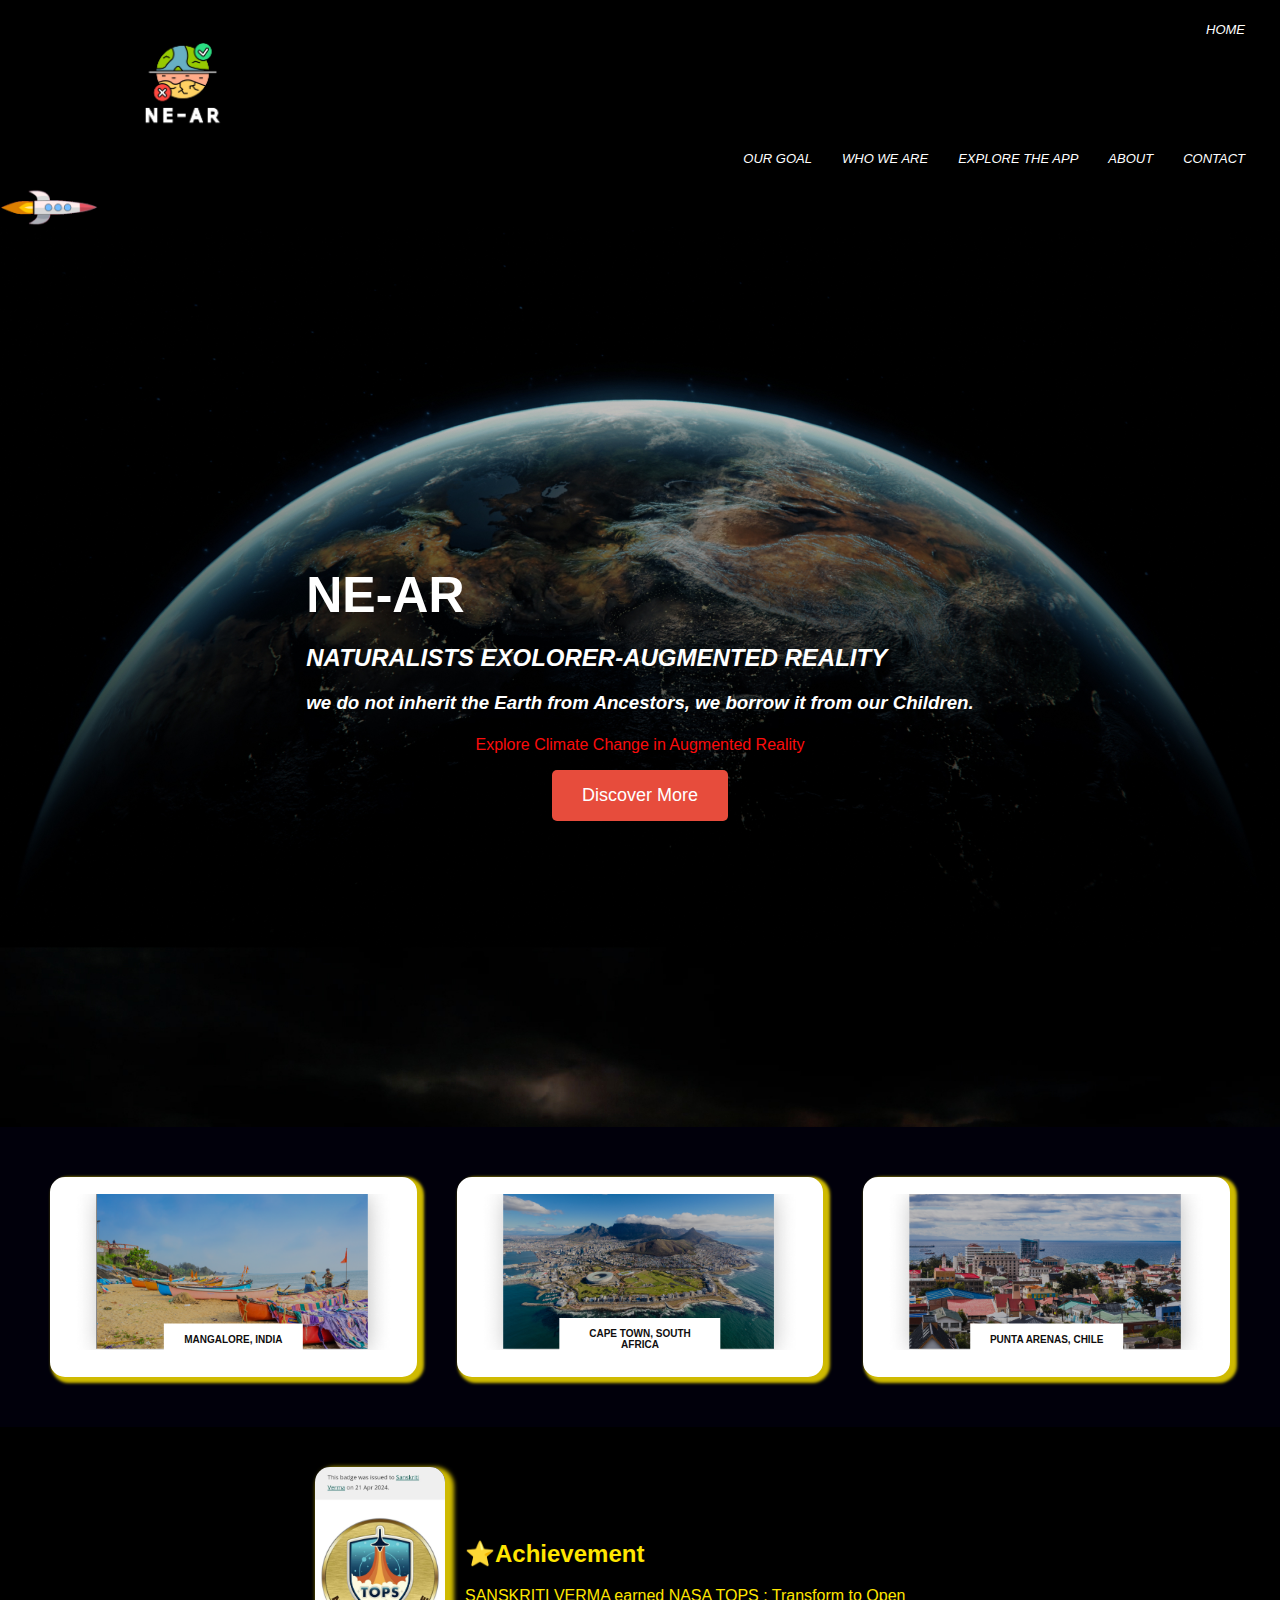
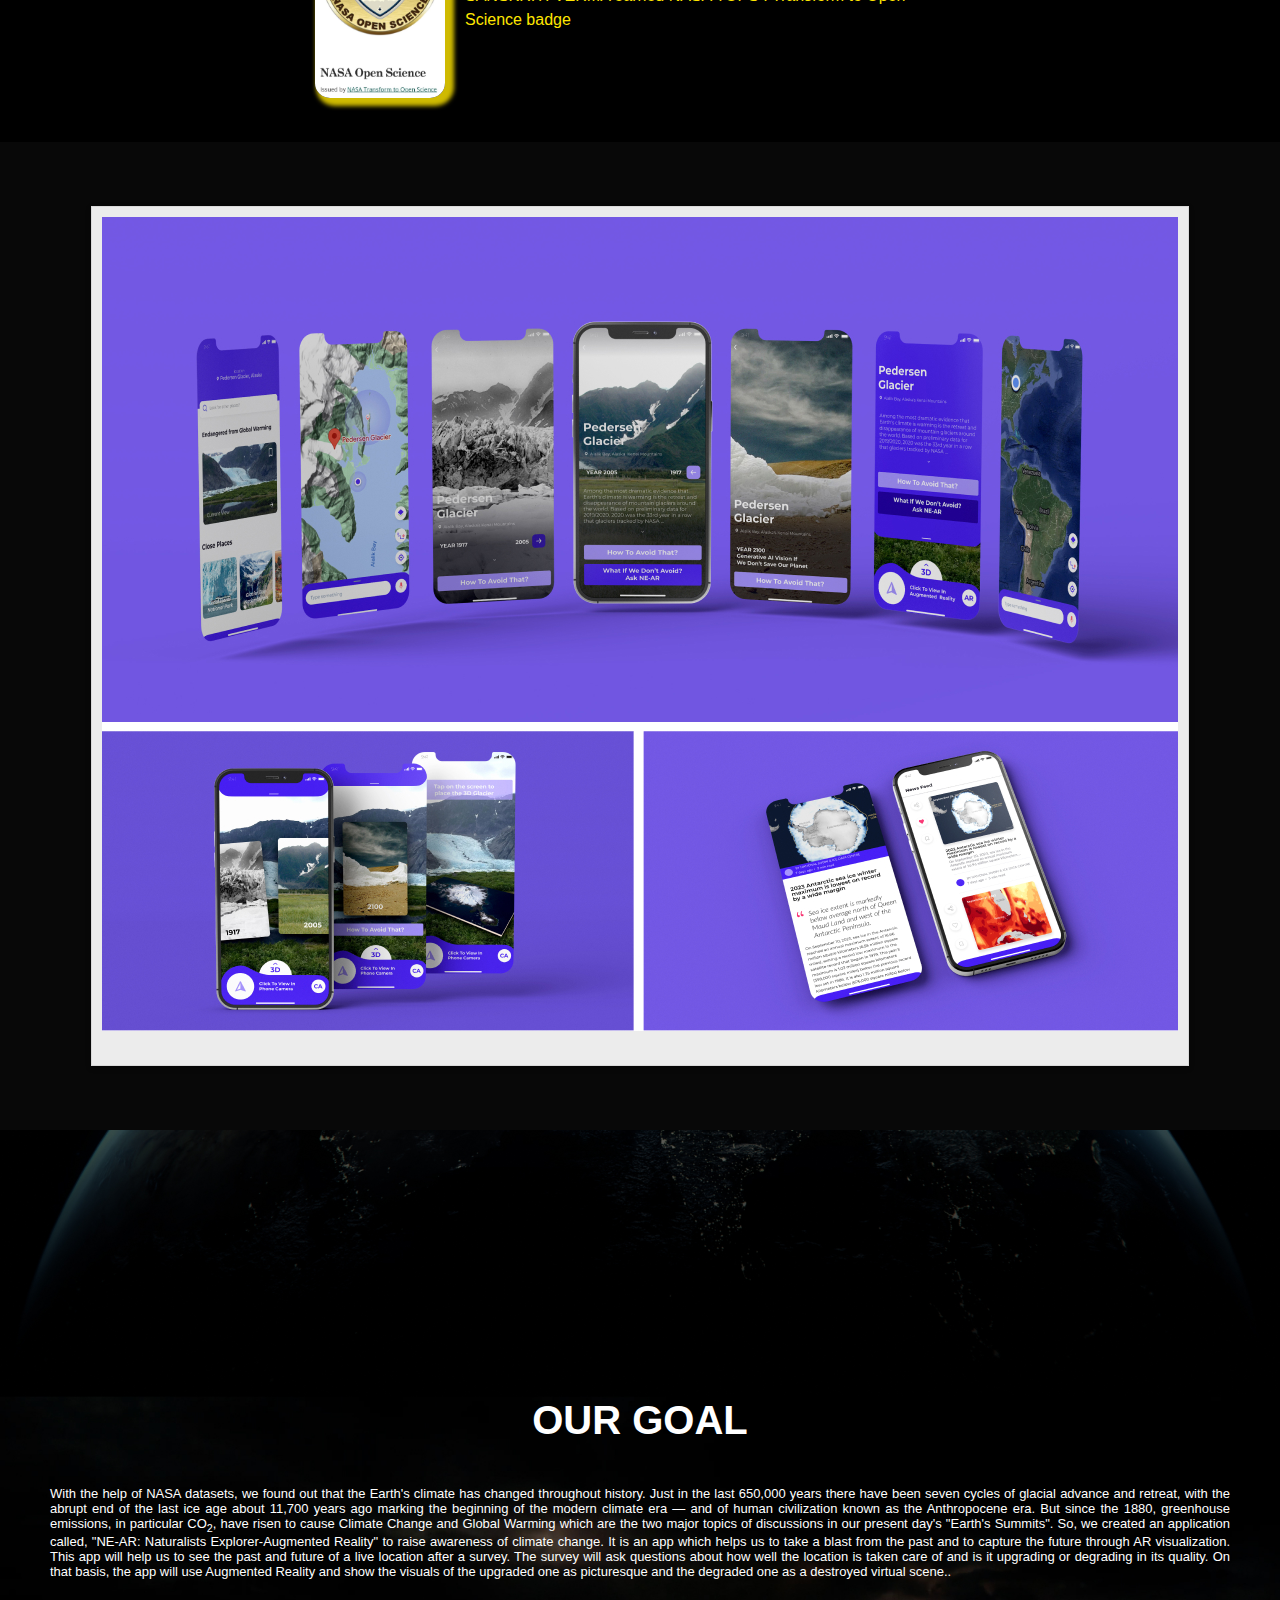
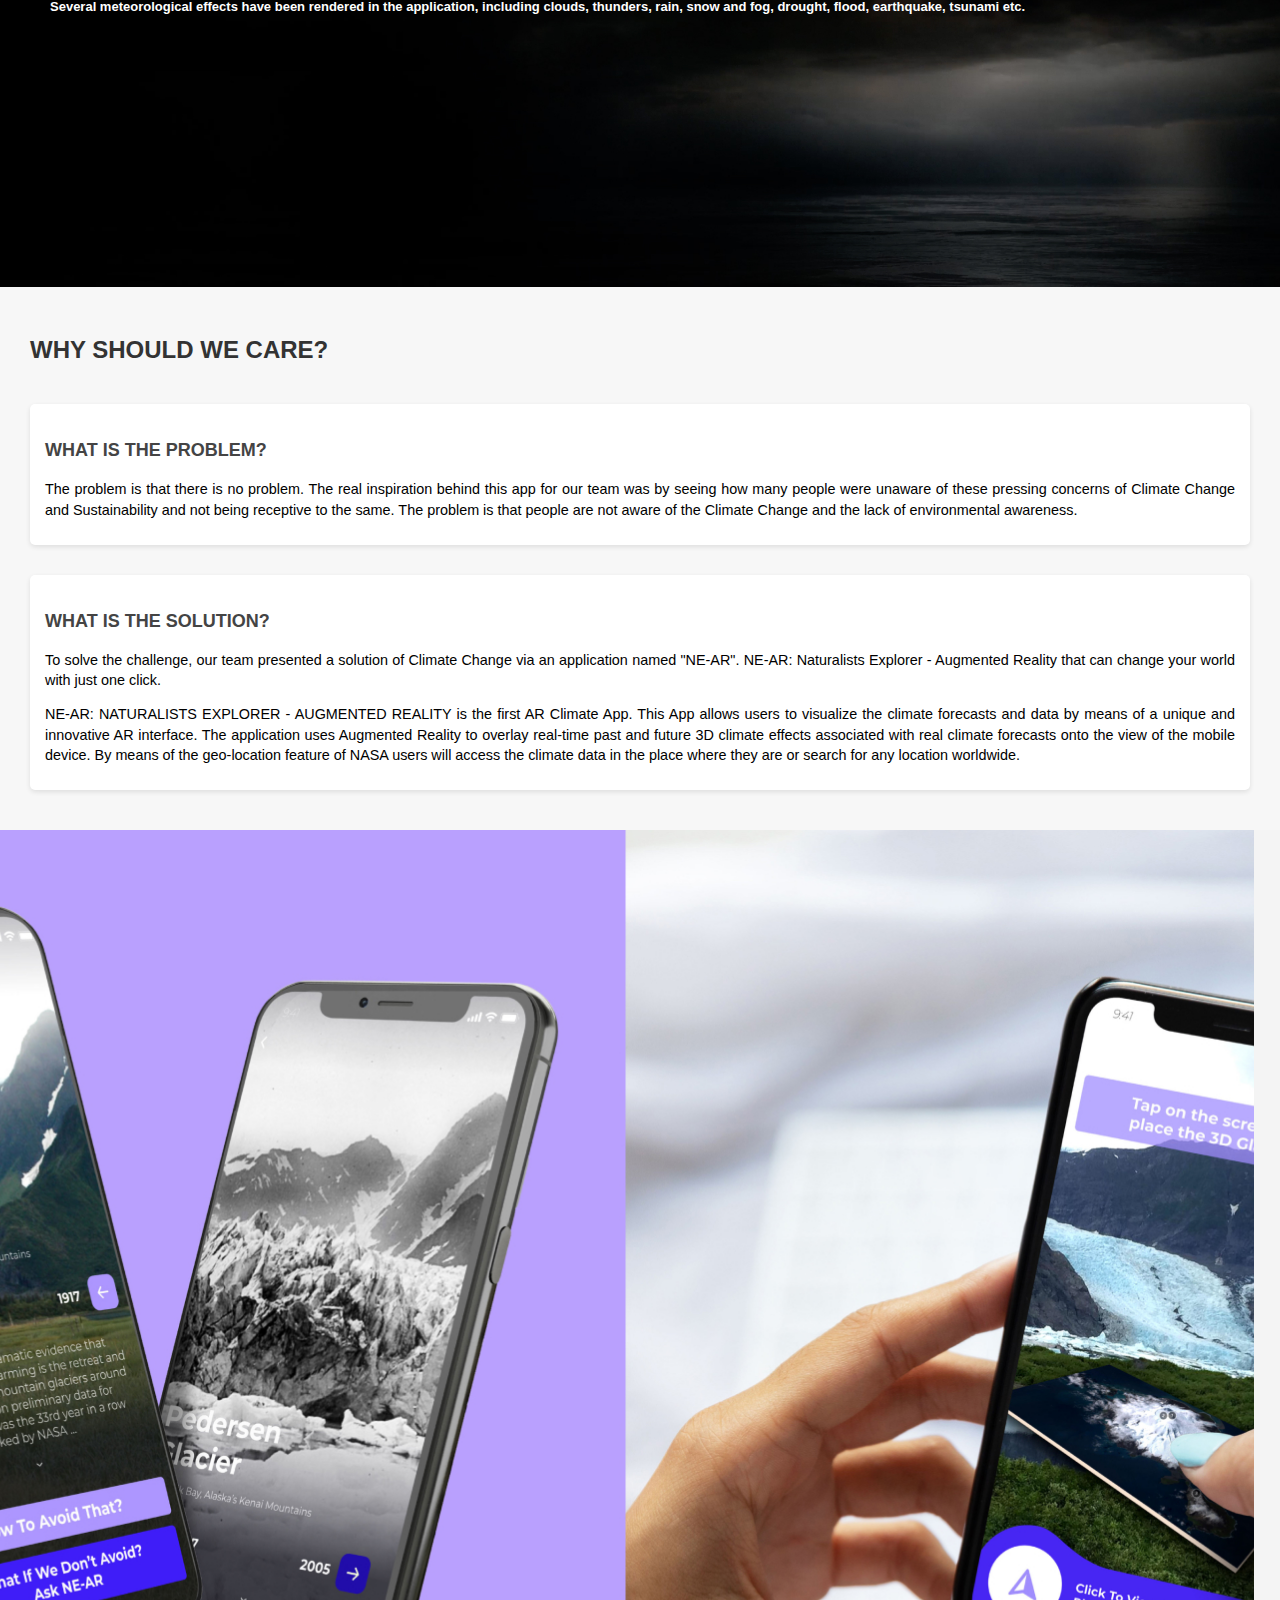
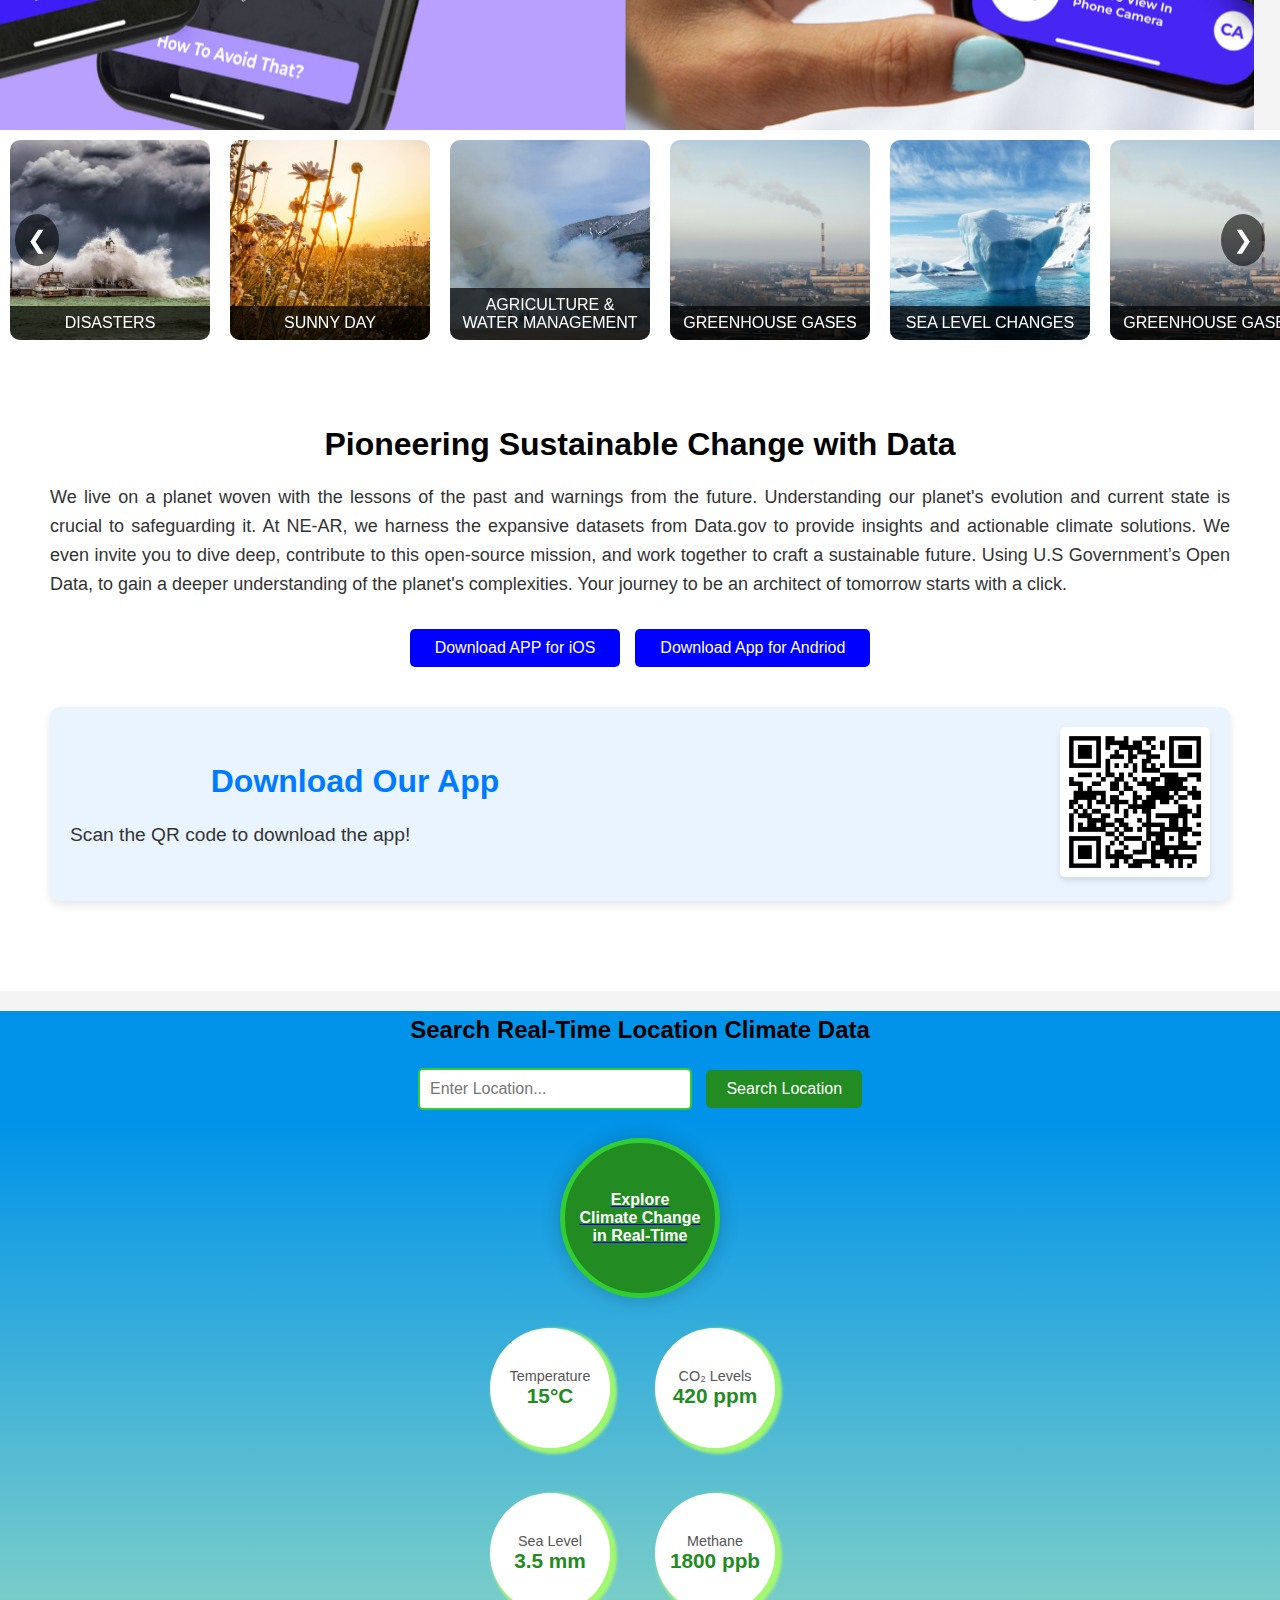
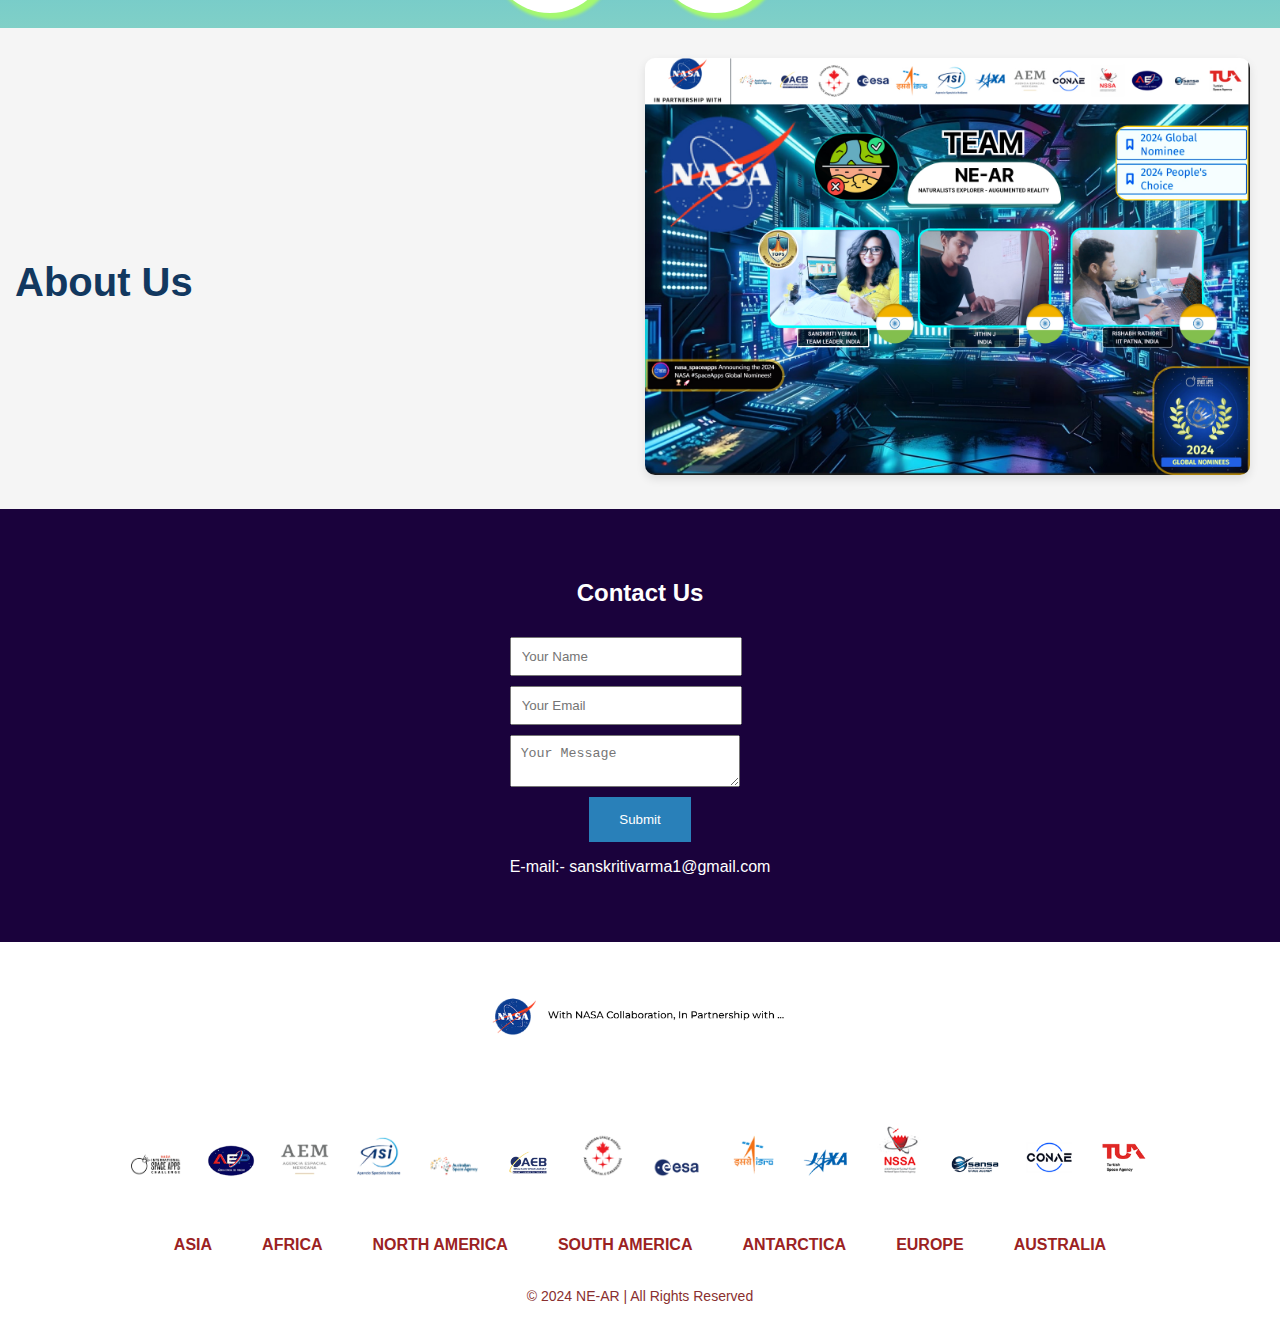
==== commit a7022542: "Update index.html" ====
--- a/index.html
+++ b/index.html
@@ -352,7 +352,7 @@
         <h2>About Us</h2>
     </div>
     <div class="about-image">
-        <img src="./about-us.jpg" alt="About Us Image" />
+        <img src="./team 1.jpg" alt="About Us Image" />
     </div>
 </section>
 
--- a/styles.css
+++ b/styles.css
@@ -904,6 +904,138 @@
 */
 
 
+
+/* Tree Button Section */
+.tree-section {
+    position: relative;
+    height: auto;
+    background: linear-gradient(to bottom, #0093E9, #80D0C7);
+    display: flex;
+    flex-direction: column;
+    align-items: center;
+    justify-content: center;
+    
+}
+
+.tree-button {
+    margin-top: 20px;
+    background-color: #228B22; /* Tree-like color */
+    width: 150px;
+    height: 150px;
+    border-radius: 50%;
+    display: flex;
+    align-items: center;
+    justify-content: center;
+    box-shadow: 0 0 20px rgba(0, 0, 0, 0.2);
+    border: 5px solid #32CD32; /* Highlight */
+    animation: pulse 2s infinite;
+}
+
+@keyframes pulse {
+    0% { transform: scale(1); }
+    50% { transform: scale(1.1); }
+    100% { transform: scale(1); }
+}
+
+.tree-text {
+    text-align: center;
+    color: white;
+    font-weight: 600;
+    font-size: 1em;
+}
+
+/* Climate Meters Surrounding Tree Button */
+.meter-container {
+    display: grid;
+    grid-template-columns: repeat(2, 1fr);
+    grid-gap: 30px;
+    margin-top: 30px;
+    position: relative;
+    width: 300px;
+    height: 300px;
+}
+
+.climate-meter {
+    width: 120px;
+    height: 120px;
+    background-color: white;
+    border-radius: 50%;
+    box-shadow: 0 0 10px rgba(0, 0, 0, 0.1);
+    display: flex;
+    flex-direction: column;
+    align-items: center;
+    justify-content: center;
+    box-shadow: 4px 3px 3px 3px rgba(171, 255, 97, 0.863);
+}
+
+.meter-title {
+    font-size: 0.9em;
+    color: #555;
+}
+
+.meter-value {
+    font-size: 1.3em;
+    font-weight: bold;
+    color: #228B22;
+}
+
+/* Location Search Section */
+.location-section {
+    
+    text-align: center;
+    background: linear-gradient(to bottom, #0093E9, #0093E9);
+}
+.location-section h2 {
+    padding: 5px;
+    text-align: center;
+}
+
+#location-input {
+    padding: 10px;
+    width: 250px;
+    font-size: 1em;
+    border: 2px solid #32CD32;
+    border-radius: 5px;
+}
+
+#search-btn {
+    padding: 10px 20px;
+    font-size: 1em;
+    background-color: #228B22;
+    color: white;
+    border: none;
+    border-radius: 5px;
+    cursor: pointer;
+    margin-left: 10px;
+    margin-bottom: 10px;
+}
+
+#search-btn:hover {
+    background-color: #32CD32;
+}
+@media (max-width: 600px) {
+    .meter-container {
+        grid-template-columns: repeat(2, 1fr);
+    }
+    
+    .tree-button {
+        width: 150px;
+        height: 150px;
+    }
+
+    .climate-meter {
+        width: 100px;
+        height: 100px;
+    }
+}
+
+
+
+
+
+
+
+
 /* About Section */
 /* General section styling */
 .about-us {
